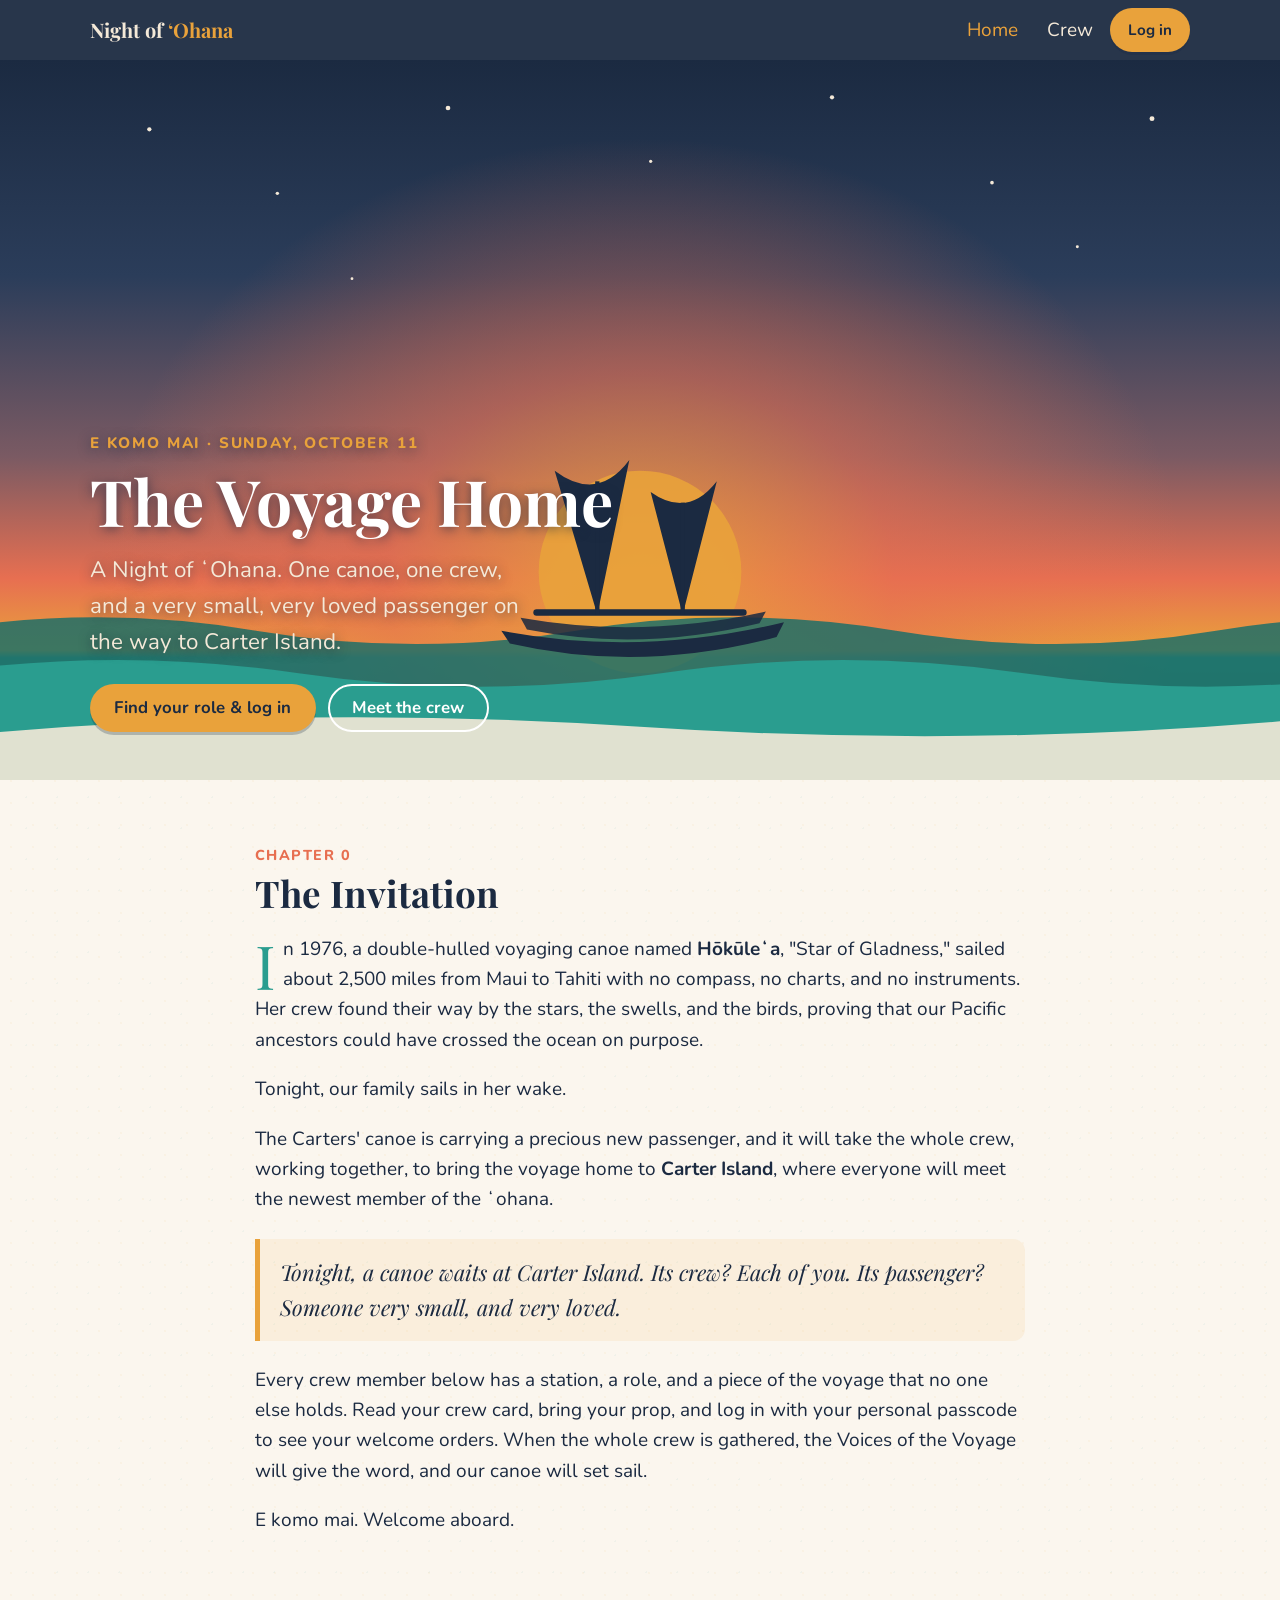
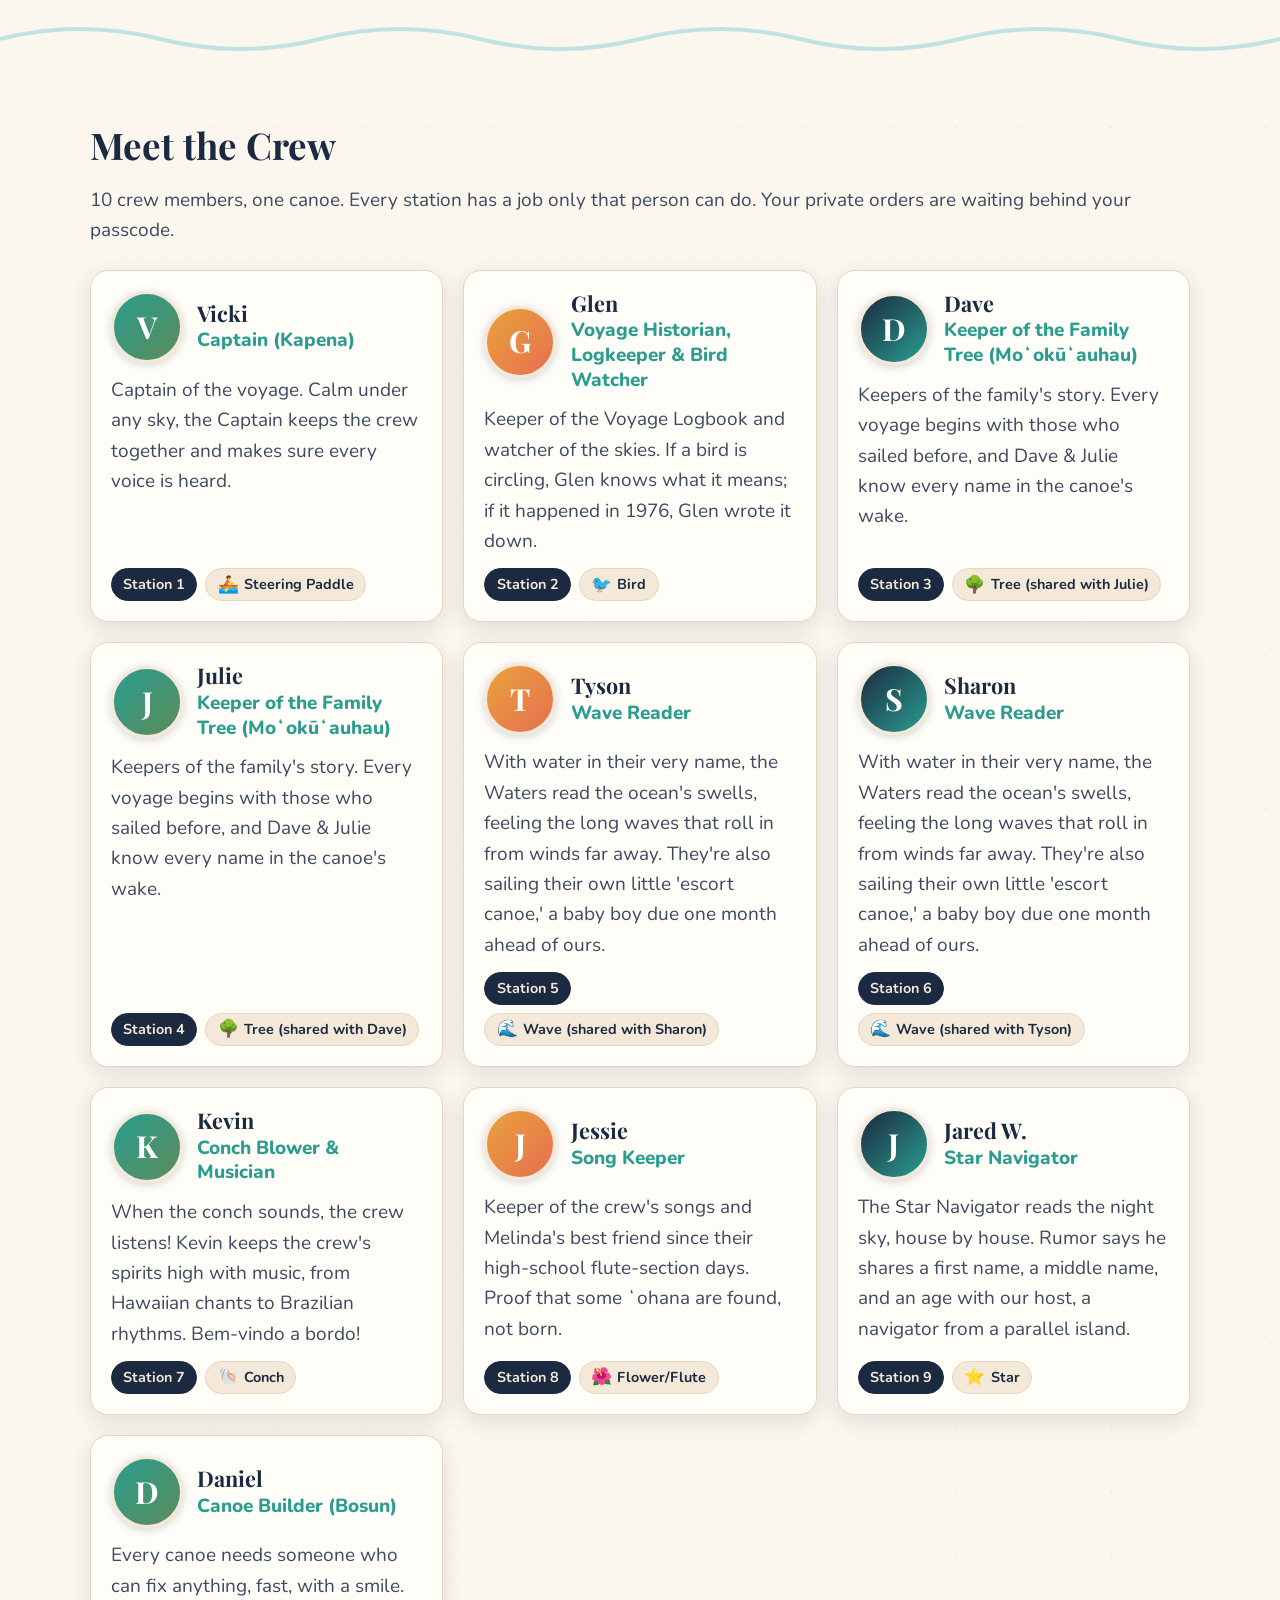
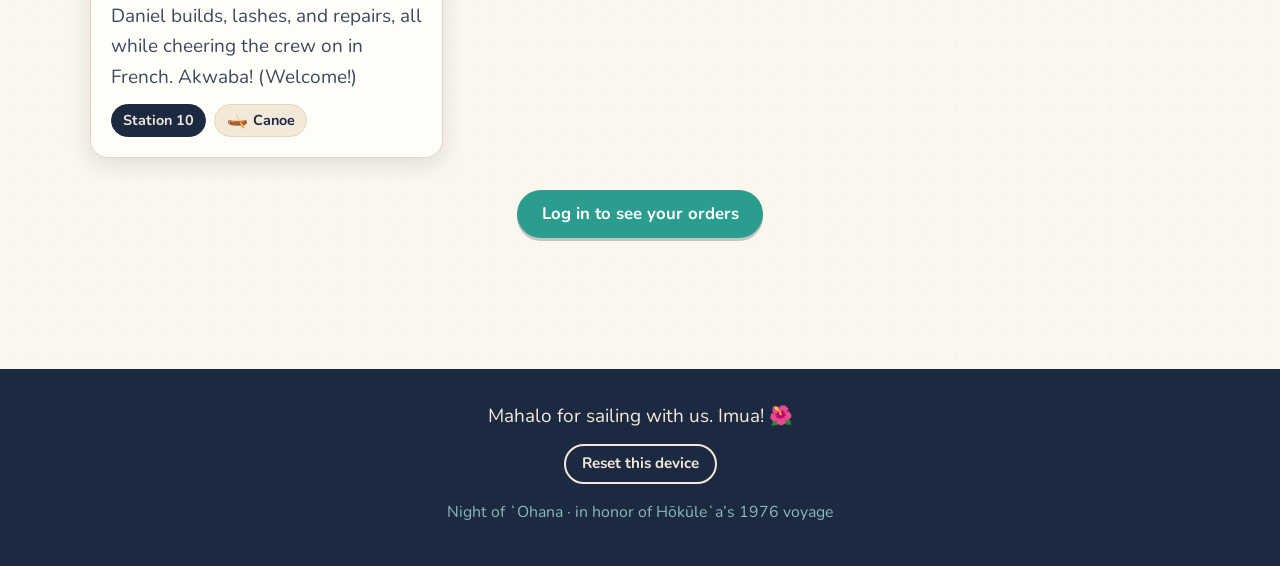
==== index.html @ 19e13f7f "Deploy 2026-10-04T14:08:47Z" ====
<!doctype html>
<html lang="en">
<head>
  <meta charset="utf-8">
  <meta name="viewport" content="width=device-width, initial-scale=1, viewport-fit=cover">
  <title>The Voyage Home · Night of ʻOhana</title>
  <meta name="description" content="A Night of ʻOhana: the crew sails in Hōkūleʻa's wake to Carter Island.">
  <meta name="robots" content="noindex, nofollow">
  <meta name="theme-color" content="#1B2A41">
  <link rel="icon" href="data:image/svg+xml,%3Csvg xmlns='http://www.w3.org/2000/svg' viewBox='0 0 100 100'%3E%3Ctext y='.9em' font-size='90'%3E%F0%9F%8C%BA%3C/text%3E%3C/svg%3E">
  <link rel="preconnect" href="https://fonts.googleapis.com">
  <link rel="preconnect" href="https://fonts.gstatic.com" crossorigin>
  <link rel="stylesheet" href="https://fonts.googleapis.com/css2?family=Nunito:wght@400;700;800&family=Playfair+Display:ital,wght@0,600;0,700;1,600&display=swap">
  <link rel="stylesheet" href="css/style.css">
  <script type="module" src="js/index.js"></script>
</head>
<body>
  <a class="sr-only" href="#intro">Skip to the story</a>

  <header class="site-header">
    <div class="container">
      <a class="brand" href="./">Night of <span>ʻOhana</span></a>
      <nav class="site-nav" aria-label="Main">
        <a href="./" aria-current="page">Home</a>
        <a href="#crew">Crew</a>
        <a id="login-link" class="btn btn-small" href="me.html">Log in</a>
      </nav>
    </div>
  </header>

  <main>
    <section class="hero" id="hero" aria-labelledby="hero-title">
      <!-- Placeholder art until the watercolor hero (assets/img/ch00.webp) exists. -->
      <svg class="hero-art" viewBox="0 0 1200 700" preserveAspectRatio="xMidYMax slice" aria-hidden="true">
        <g fill="#F4E9D8">
          <circle cx="140" cy="90" r="2"/><circle cx="260" cy="150" r="1.6"/><circle cx="420" cy="70" r="2.2"/>
          <circle cx="610" cy="120" r="1.5"/><circle cx="780" cy="60" r="2"/><circle cx="930" cy="140" r="1.7"/>
          <circle cx="1080" cy="80" r="2.3"/><circle cx="1010" cy="200" r="1.4"/><circle cx="330" cy="230" r="1.3"/>
        </g>
        <circle cx="600" cy="505" r="95" fill="#E9A23B" opacity="0.9"/>
        <g class="swell s2" fill="#1f6f68" opacity="0.85">
          <path d="M-60 560 Q 90 535 240 560 T 540 560 T 840 560 T 1140 560 T 1440 560 V 700 H -60 Z"/>
        </g>
        <g class="canoe" fill="#1B2A41">
          <!-- double-hulled canoe with two crab-claw sails -->
          <path d="M470 560 Q 600 585 735 552 L 728 566 Q 600 600 478 572 Z"/>
          <path d="M488 548 Q 600 568 718 542 L 712 553 Q 600 580 494 559 Z" opacity="0.85"/>
          <rect x="500" y="540" width="200" height="6" rx="3"/>
          <path d="M560 545 L 520 410 Q 560 440 590 400 Z"/>
          <path d="M640 545 L 610 430 Q 645 455 672 420 Z"/>
          <rect x="558" y="420" width="4" height="125"/>
          <rect x="638" y="440" width="4" height="105"/>
        </g>
        <g class="swell" fill="#2A9D8F">
          <path d="M-60 600 Q 110 575 280 600 T 620 600 T 960 600 T 1300 600 T 1640 600 V 700 H -60 Z"/>
        </g>
        <path d="M0 655 Q 300 630 600 650 T 1200 645 V 700 H 0 Z" fill="#F4E9D8" opacity="0.9"/>
      </svg>

      <div class="container hero-content">
        <p class="eyebrow">E komo mai · Sunday, October 11</p>
        <h1 id="hero-title">The Voyage Home</h1>
        <p class="lede">A Night of ʻOhana. One canoe, one crew, and a very small, very loved passenger on the way to Carter Island.</p>
        <div class="hero-actions">
          <a class="btn" href="me.html">Find your role &amp; log in</a>
          <a class="btn btn-ghost" href="#crew">Meet the crew</a>
        </div>
      </div>
    </section>

    <section id="intro" class="section" aria-labelledby="intro-title">
      <div class="container prose">
        <p class="chapter-label">Chapter 0</p>
        <h2 id="intro-title">The Invitation</h2>
        <div id="intro-body" class="story">
          <p>In 1976, a double-hulled canoe named <strong>Hōkūleʻa</strong> (“Star of Gladness”) sailed 2,500 miles from Maui to Tahiti with no compass, no charts, and no instruments, proving that ancestors could have crossed the Pacific on purpose, guided by stars, swells, and birds.</p>
          <p>Tonight the family sails in her wake. The Carters’ canoe carries a precious new passenger, and only the whole crew working together can bring the voyage home to <strong>Carter Island</strong>, where everyone will meet the newest member of the ʻohana.</p>
          <blockquote><p>Tonight, a canoe waits at Carter Island. Its crew? Each of you. Its passenger? Someone very small, and very loved.</p></blockquote>
        </div>
      </div>
    </section>

    <div class="wave-divider" aria-hidden="true">
      <svg viewBox="0 0 1200 40" preserveAspectRatio="none"><path d="M0 20 Q 75 0 150 20 T 300 20 T 450 20 T 600 20 T 750 20 T 900 20 T 1050 20 T 1200 20" fill="none" stroke="currentColor" stroke-width="4"/></svg>
    </div>

    <section id="crew" class="section" aria-labelledby="crew-title">
      <div class="container">
        <h2 id="crew-title">Meet the Crew</h2>
        <p class="muted"><span id="crew-count">10</span> crew members, one canoe. Every station has a job only that person can do. Your private orders are waiting behind your passcode.</p>
        <div id="crew-grid" class="crew-grid" aria-live="polite">
          <p class="muted">Gathering the crew…</p>
        </div>
        <noscript><p class="msg-error">Please turn on JavaScript to see the crew.</p></noscript>
        <p class="center" style="margin-top:2rem"><a class="btn btn-teal" href="me.html">Log in to see your orders</a></p>
      </div>
    </section>
  </main>

  <footer class="site-footer">
    <div class="container">
      <p>Mahalo for sailing with us. Imua! 🌺</p>
      <p><button id="reset-btn" class="btn btn-ghost btn-small" type="button">Reset this device</button></p>
      <small>Night of ʻOhana · in honor of Hōkūleʻa’s 1976 voyage</small>
    </div>
  </footer>
</body>
</html>
---- css/style.css ----
/* Night of ʻOhana — base styles shared by all pages.
   Palette & type: planning/08_STYLE_GUIDE.md §Visual Style. Gender-neutral palette only. */

/* Nunito's ʻokina (U+02BB) has wide spacing ("Hōkūle ʻ a"); borrow a tighter glyph from a local font. */
@font-face {
  font-family: "Okina";
  src: local("Segoe UI"), local("Roboto"), local("Helvetica Neue"), local("Arial");
  unicode-range: U+02BB, U+02BC;
}

:root {
  --night: #1B2A41;
  --teal: #2A9D8F;
  --foam: #A8DADC;
  --sand: #F4E9D8;
  --gold: #E9A23B;
  --coral: #E76F51;
  --palm: #5B8C5A;

  --ink: var(--night);
  --ink-soft: #3d4b60;
  --paper: #FBF6EE;
  --card: #FFFDF8;
  --line: #e4d6bf;

  --font-head: "Playfair Display", "Lora", Georgia, "Times New Roman", serif;
  --font-body: "Okina", "Nunito", "Segoe UI", system-ui, -apple-system, Roboto, Arial, sans-serif;

  --radius: 18px;
  --shadow: 0 6px 22px rgba(27, 42, 65, 0.12);
  --tap: 48px;
  --wrap: 1100px;
}

*, *::before, *::after { box-sizing: border-box; }

html { -webkit-text-size-adjust: 100%; scroll-behavior: smooth; }

body {
  margin: 0;
  font-family: var(--font-body);
  font-size: 18px;
  line-height: 1.6;
  color: var(--ink);
  background: var(--paper);
  /* faint paper texture */
  background-image:
    radial-gradient(rgba(233, 162, 59, 0.06) 1px, transparent 1px),
    radial-gradient(rgba(42, 157, 143, 0.05) 1px, transparent 1px);
  background-size: 22px 22px, 31px 31px;
  background-position: 0 0, 11px 7px;
}

img, svg { max-width: 100%; display: block; }

h1, h2, h3 {
  font-family: var(--font-head);
  line-height: 1.2;
  margin: 0 0 0.5em;
  color: var(--night);
}
h1 { font-size: clamp(2.2rem, 7vw, 4rem); }
h2 { font-size: clamp(1.6rem, 4.5vw, 2.3rem); }
h3 { font-size: 1.3rem; }

p { margin: 0 0 1em; }

a { color: #1f7a6f; text-underline-offset: 3px; }
a:hover { color: var(--coral); }

:focus-visible { outline: 3px solid var(--gold); outline-offset: 3px; border-radius: 6px; }

.container { width: min(100% - 2rem, var(--wrap)); margin-inline: auto; }
.section { padding: 3rem 0; }
.muted { color: var(--ink-soft); }
.center { text-align: center; }
.hidden { display: none !important; }
.sr-only {
  position: absolute; width: 1px; height: 1px; padding: 0; margin: -1px;
  overflow: hidden; clip: rect(0, 0, 0, 0); white-space: nowrap; border: 0;
}
a.sr-only:focus {
  position: fixed; top: 0.5rem; left: 0.5rem; z-index: 50;
  width: auto; height: auto; margin: 0; padding: 0.6rem 1rem; clip: auto;
  background: var(--gold); color: var(--night); border-radius: 999px;
}

/* ---------- header ---------- */
.site-header {
  position: sticky; top: 0; z-index: 20;
  background: rgba(27, 42, 65, 0.94);
  color: var(--sand);
  backdrop-filter: blur(6px);
  -webkit-backdrop-filter: blur(6px);
}
.site-header .container {
  display: flex; align-items: center; justify-content: space-between;
  gap: 0.75rem; min-height: 60px; flex-wrap: wrap;
}
.brand {
  font-family: var(--font-head); font-size: 1.25rem; font-weight: 700;
  color: var(--sand); text-decoration: none; white-space: nowrap;
}
.brand span { color: var(--gold); }
.site-nav { display: flex; align-items: center; gap: 0.25rem; flex-wrap: wrap; }
.site-nav a {
  color: var(--sand); text-decoration: none; padding: 0.55rem 0.8rem;
  border-radius: 999px; min-height: 44px; display: inline-flex; align-items: center;
}
.site-nav a:hover { background: rgba(255, 255, 255, 0.1); color: #fff; }
.site-nav a[aria-current="page"] { color: var(--gold); }

/* ---------- buttons & forms ---------- */
.btn {
  display: inline-flex; align-items: center; justify-content: center; gap: 0.5em;
  min-height: var(--tap); padding: 0.7rem 1.4rem;
  font: 700 1.05rem/1.2 var(--font-body);
  color: var(--night); background: var(--gold);
  border: 2px solid transparent; border-radius: 999px;
  text-decoration: none; cursor: pointer;
  box-shadow: 0 3px 0 rgba(27, 42, 65, 0.25);
  transition: transform 0.15s ease, background 0.15s ease;
}
.btn:hover { background: #f0b555; color: var(--night); transform: translateY(-1px); }
.btn:active { transform: translateY(1px); box-shadow: none; }
.btn-teal { background: var(--teal); color: #fff; }
.btn-teal:hover { background: #33b1a2; color: #fff; }
.btn-ghost { background: transparent; color: inherit; border-color: currentColor; box-shadow: none; }
.btn-ghost:hover { background: rgba(255, 255, 255, 0.12); color: inherit; }
.btn-small { min-height: 40px; padding: 0.4rem 1rem; font-size: 0.95rem; }
.site-nav .btn { color: var(--night); padding: 0.4rem 1rem; }
.site-nav .btn:hover { color: var(--night); }
.site-nav .btn[aria-current="page"] { color: var(--night); box-shadow: 0 0 0 2px var(--sand); }

input[type="text"], input[type="password"], select {
  width: 100%; min-height: var(--tap);
  padding: 0.7rem 0.9rem; font: inherit; color: var(--ink);
  background: #fff; border: 2px solid var(--line); border-radius: 12px;
}
input:focus, select:focus { border-color: var(--teal); outline: none; box-shadow: 0 0 0 3px rgba(42, 157, 143, 0.25); }
label { font-weight: 700; display: block; margin-bottom: 0.3rem; }

.msg-error { color: #a8402a; font-weight: 700; }
.msg-ok { color: #2e6b2d; font-weight: 700; }

/* ---------- cards ---------- */
.card {
  background: var(--card);
  border: 1px solid var(--line);
  border-radius: var(--radius);
  box-shadow: var(--shadow);
  padding: 1.25rem;
}
.badge {
  display: inline-block; padding: 0.15rem 0.6rem; border-radius: 999px;
  font-size: 0.8rem; font-weight: 800; letter-spacing: 0.04em; text-transform: uppercase;
  background: var(--foam); color: var(--night);
}
.badge-new { background: var(--coral); color: #fff; }

/* ---------- hero ---------- */
.hero {
  position: relative; overflow: hidden;
  min-height: min(88vh, 720px);
  display: flex; align-items: flex-end;
  color: var(--sand);
  background:
    radial-gradient(ellipse at 50% 72%, rgba(233, 162, 59, 0.85) 0%, rgba(231, 111, 81, 0.55) 28%, transparent 60%),
    linear-gradient(180deg, #1B2A41 0%, #2b3d5a 30%, #7a5a63 55%, #E76F51 72%, #E9A23B 82%, #2A9D8F 83%, #1f6f68 100%);
  background-size: cover; background-position: center;
}
.hero.has-image { background-image: linear-gradient(180deg, rgba(27, 42, 65, 0.15) 0%, rgba(27, 42, 65, 0.75) 100%), var(--hero-img); }
.hero.has-image .hero-art { display: none; }
.hero-art { position: absolute; inset: 0; width: 100%; height: 100%; pointer-events: none; }
.hero-art .swell { animation: swell 7s ease-in-out infinite alternate; }
.hero-art .swell.s2 { animation-duration: 9s; animation-delay: -3s; }
.hero-art .canoe { animation: bob 5s ease-in-out infinite; transform-origin: 50% 50%; }
@keyframes swell { from { transform: translateX(-30px); } to { transform: translateX(30px); } }
@keyframes bob { 0%, 100% { transform: translateY(0) rotate(-0.6deg); } 50% { transform: translateY(6px) rotate(0.6deg); } }

.hero-content {
  position: relative; z-index: 1;
  padding: 6rem 0 3rem;
  text-shadow: 0 2px 12px rgba(27, 42, 65, 0.7);
}
.hero h1 { color: #fff; margin-bottom: 0.2em; }
.hero .eyebrow {
  font-weight: 800; letter-spacing: 0.12em; text-transform: uppercase;
  color: var(--gold); font-size: 0.95rem; margin-bottom: 0.5rem;
}
.hero .lede { font-size: clamp(1.1rem, 3vw, 1.4rem); max-width: 34ch; }
.hero-actions { display: flex; gap: 0.75rem; flex-wrap: wrap; margin-top: 1.5rem; text-shadow: none; }
.hero-actions .btn-ghost { color: #fff; }

/* ---------- prose (chapter text) ---------- */
.prose { max-width: 70ch; }
.story > p:first-child::first-letter {
  font-family: var(--font-head); font-size: 3.2em; float: left;
  line-height: 0.9; padding: 0.08em 0.12em 0 0; color: var(--teal);
}
.prose blockquote {
  margin: 1.5rem 0; padding: 1rem 1.25rem;
  border-left: 5px solid var(--gold);
  background: rgba(233, 162, 59, 0.1);
  border-radius: 0 12px 12px 0;
  font-family: var(--font-head); font-style: italic; font-size: 1.15em;
}
.prose blockquote p:last-child { margin-bottom: 0; }
.chapter-label {
  font-weight: 800; letter-spacing: 0.1em; text-transform: uppercase;
  color: var(--coral); font-size: 0.9rem; margin-bottom: 0.25rem;
}

/* ---------- wave divider ---------- */
.wave-divider { height: 40px; color: var(--foam); opacity: 0.7; }
.wave-divider svg { width: 100%; height: 100%; }

/* ---------- crew grid ---------- */
.crew-grid {
  display: grid; gap: 1.25rem;
  grid-template-columns: repeat(auto-fill, minmax(min(100%, 280px), 1fr));
  margin-top: 1.5rem;
}
.crew-card { display: flex; flex-direction: column; gap: 0.75rem; position: relative; }
.crew-top { display: flex; align-items: center; gap: 0.9rem; }
.avatar {
  position: relative; flex: none;
  width: 72px; height: 72px; border-radius: 50%;
  display: grid; place-items: center;
  font-family: var(--font-head); font-size: 1.9rem; font-weight: 700; color: #fff;
  background: linear-gradient(135deg, var(--teal), var(--palm));
  border: 3px solid var(--sand); box-shadow: 0 2px 8px rgba(27, 42, 65, 0.2);
  overflow: hidden;
}
.avatar img { position: absolute; inset: 0; width: 100%; height: 100%; object-fit: cover; }
.crew-card:nth-child(3n+2) .avatar { background: linear-gradient(135deg, var(--gold), var(--coral)); }
.crew-card:nth-child(3n) .avatar { background: linear-gradient(135deg, var(--night), var(--teal)); }
.crew-name { font-size: 1.35rem; margin: 0; }
.crew-role { margin: 0.1rem 0 0; color: var(--teal); font-weight: 800; line-height: 1.3; }
.crew-text { margin: 0; color: var(--ink-soft); }
.crew-meta { display: flex; gap: 0.5rem; flex-wrap: wrap; margin-top: auto; }
.chip {
  display: inline-flex; align-items: center; gap: 0.35rem;
  padding: 0.25rem 0.7rem; border-radius: 999px;
  background: var(--sand); border: 1px solid var(--line);
  font-size: 0.9rem; font-weight: 700;
}
.chip img { width: 20px; height: 20px; }
.chip .ico { font-size: 1.05rem; line-height: 1; }
.chip-station { background: var(--night); color: var(--sand); border-color: var(--night); }

.crew-card.special {
  border: 2px solid var(--gold);
  background: linear-gradient(160deg, #fffaf0 0%, #fdf0d9 100%);
  animation: arrive 0.8s ease-out both;
}
.crew-card.special .avatar { background: linear-gradient(135deg, var(--gold), var(--night)); }
@keyframes arrive { from { opacity: 0; transform: translateY(14px) scale(0.97); } to { opacity: 1; transform: none; } }

/* ---------- me.html (login + orders) ---------- */
.narrow { max-width: 720px; }
.small { font-size: 0.92rem; }
.btn-block { width: 100%; }
.btn:disabled { opacity: 0.7; cursor: progress; transform: none; }
.login-card { display: flex; flex-direction: column; gap: 1.25rem; margin-top: 1.25rem; }
.name-picker { border: 0; margin: 0; padding: 0; min-width: 0; }
.name-picker legend { font-weight: 700; padding: 0; margin-bottom: 0.5rem; }
.name-grid {
  display: grid; gap: 0.6rem;
  grid-template-columns: repeat(auto-fill, minmax(min(100%, 150px), 1fr));
}
.name-tile {
  display: flex; flex-direction: column; align-items: flex-start; gap: 0.15rem;
  min-height: 64px; padding: 0.7rem 0.9rem; text-align: left;
  font: inherit; color: var(--ink); cursor: pointer;
  background: #fff; border: 2px solid var(--line); border-radius: 14px;
  transition: border-color 0.15s ease, background 0.15s ease;
}
.name-tile:hover { border-color: var(--teal); }
.name-tile[aria-checked="true"] {
  border-color: var(--teal); background: rgba(42, 157, 143, 0.12);
  box-shadow: 0 0 0 3px rgba(42, 157, 143, 0.25);
}
.name-tile[aria-checked="true"] .name-tile-name::after { content: " ✓"; color: var(--teal); }
.name-tile-name { font-weight: 800; font-size: 1.15rem; line-height: 1.2; }
.name-tile-role { font-size: 0.82rem; color: var(--ink-soft); line-height: 1.3; }
.field .small { margin: 0.35rem 0 0; }
#login-msg:empty { display: none; }
#login-msg { margin: 0; }

.role-card { margin: 1rem 0 1.25rem; }
.role-card .crew-card { border: 2px solid var(--teal); }
.crew-prop { margin: 0; }
.teaser { margin-bottom: 2rem; }
.teaser > :last-child, .order-body > :last-child { margin-bottom: 0; }
.orders h2 { margin-top: 0.5rem; }
#orders { display: flex; flex-direction: column; gap: 1rem; }
.order-card { max-width: none; border-left: 6px solid var(--gold); }
.order-card .badge { vertical-align: middle; margin-left: 0.35rem; }
.orders-empty p:last-child { margin-bottom: 0; }
.switch-row { margin-top: 2rem; }

/* ---------- footer ---------- */
.site-footer {
  margin-top: 3rem; padding: 2rem 0 2.5rem;
  background: var(--night); color: var(--sand);
  text-align: center;
}
.site-footer p { margin: 0 0 0.75rem; }
.site-footer .btn-ghost { color: var(--sand); }
.site-footer small { color: var(--foam); opacity: 0.8; }

/* ---------- motion & print ---------- */
@media (prefers-reduced-motion: reduce) {
  *, *::before, *::after { animation: none !important; transition: none !important; scroll-behavior: auto !important; }
}
@media (min-width: 900px) {
  body { font-size: 19px; }
  .section { padding: 4rem 0; }
}
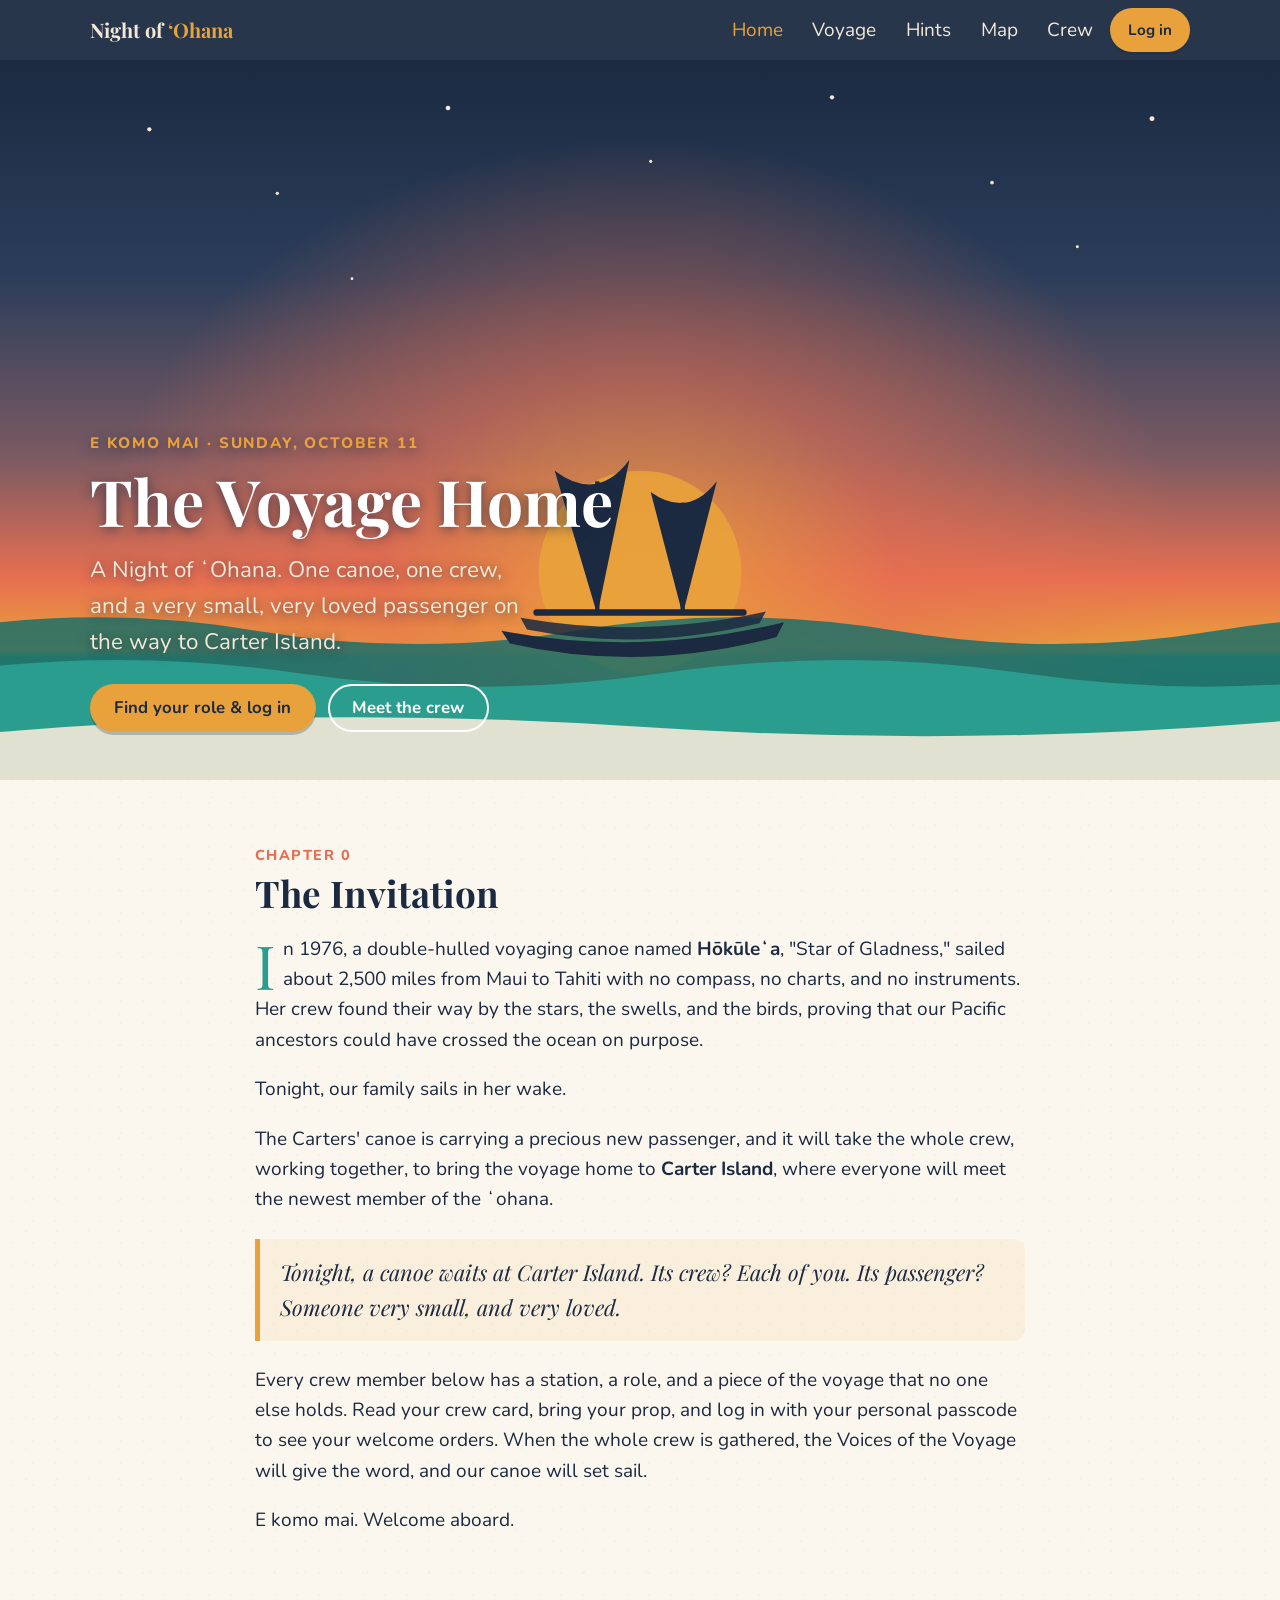
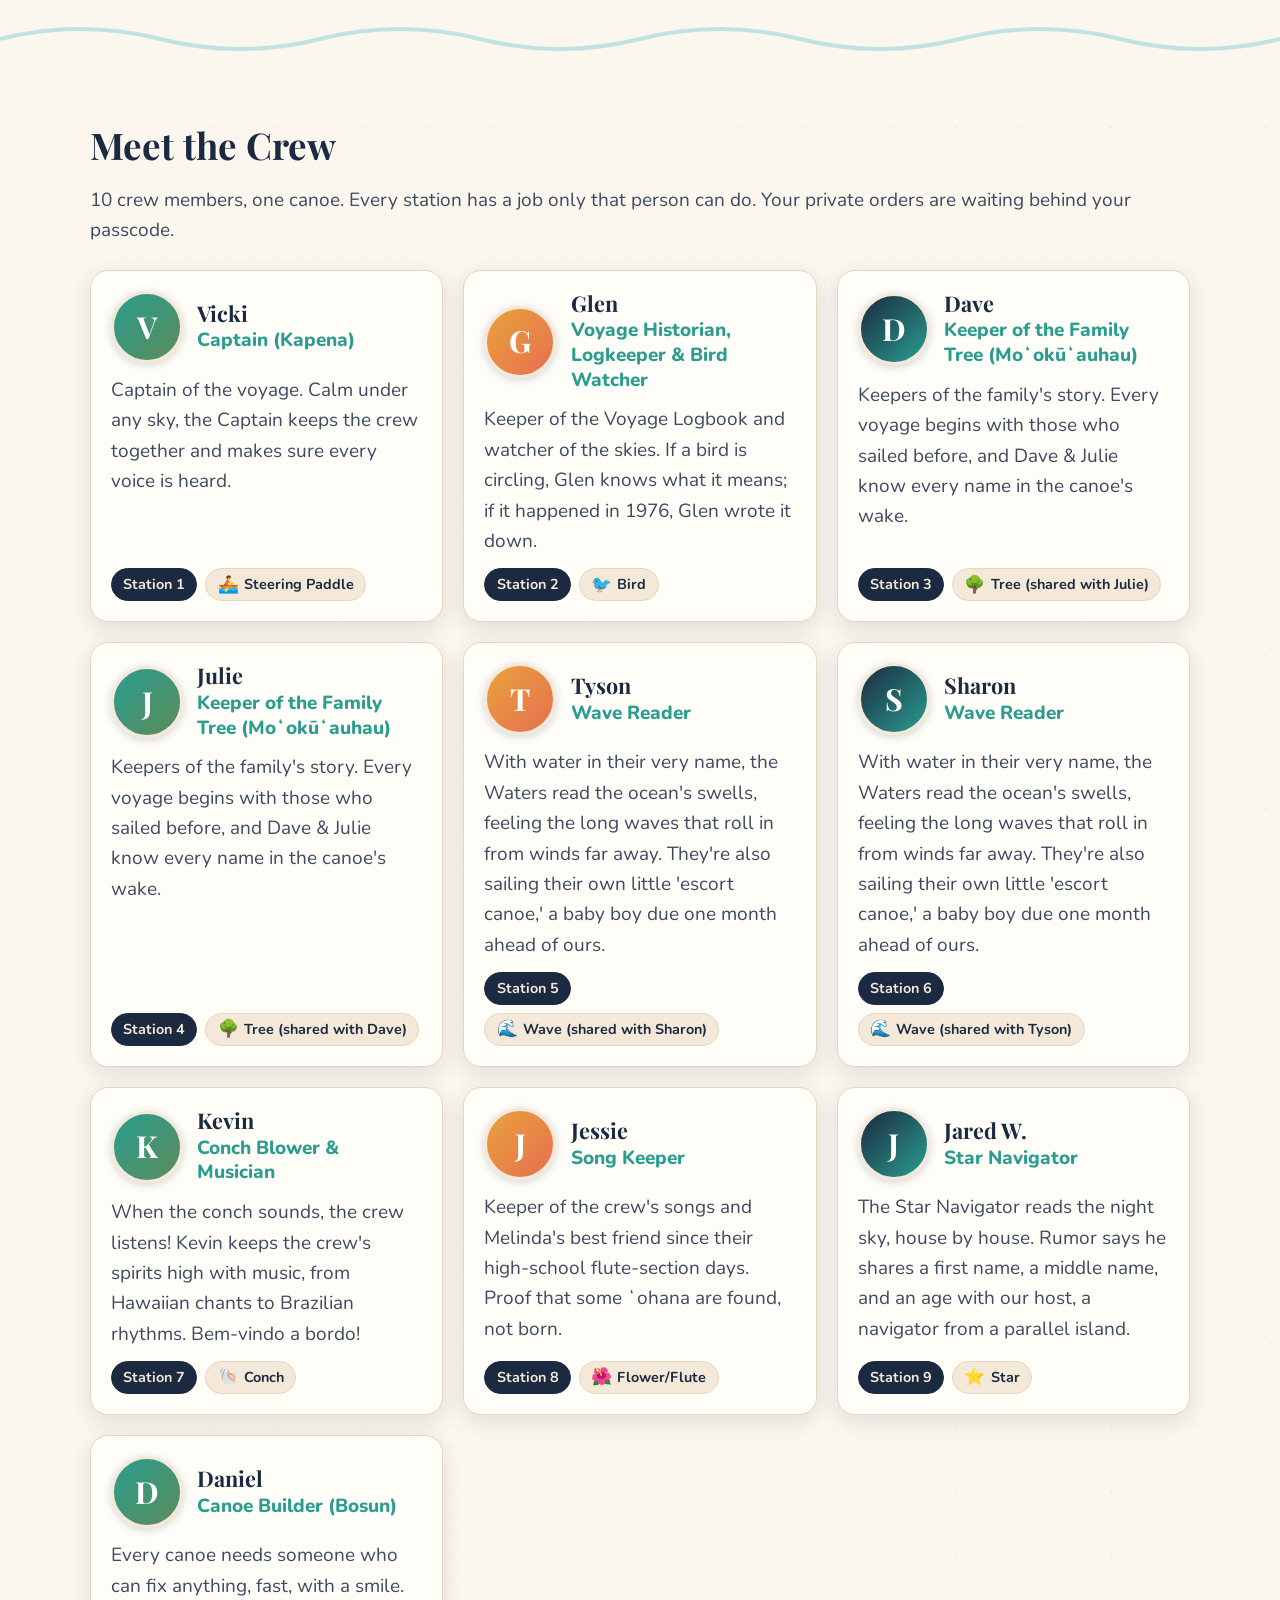
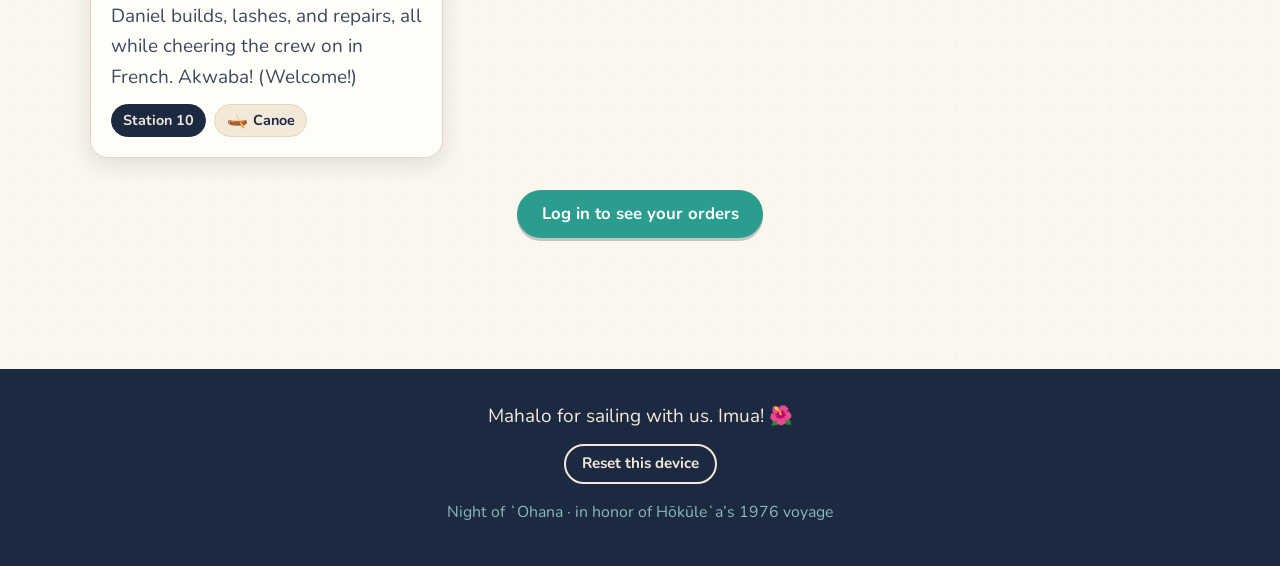
==== commit 8aea0770: "Deploy 2026-10-04T15:45:15Z" ====
--- a/index.html
+++ b/index.html
@@ -22,6 +22,9 @@
       <a class="brand" href="./">Night of <span>ʻOhana</span></a>
       <nav class="site-nav" aria-label="Main">
         <a href="./" aria-current="page">Home</a>
+        <a href="voyage.html">Voyage</a>
+        <a href="hints.html">Hints</a>
+        <a href="map.html">Map</a>
         <a href="#crew">Crew</a>
         <a id="login-link" class="btn btn-small" href="me.html">Log in</a>
       </nav>
--- a/css/style.css
+++ b/css/style.css
@@ -109,6 +109,11 @@
 }
 .site-nav a:hover { background: rgba(255, 255, 255, 0.1); color: #fff; }
 .site-nav a[aria-current="page"] { color: var(--gold); }
+@media (max-width: 480px) {
+  .site-nav { gap: 0; }
+  .site-nav a { padding: 0.45rem 0.45rem; font-size: 0.88rem; }
+  .site-nav a.btn { margin-left: 0.2rem; padding: 0.35rem 0.65rem; font-size: 0.85rem; }
+}
 
 /* ---------- buttons & forms ---------- */
 .btn {
@@ -295,10 +300,982 @@
 .teaser > :last-child, .order-body > :last-child { margin-bottom: 0; }
 .orders h2 { margin-top: 0.5rem; }
 #orders { display: flex; flex-direction: column; gap: 1rem; }
-.order-card { max-width: none; border-left: 6px solid var(--gold); }
+.order-card { max-width: none; border-left: 6px solid var(--gold); scroll-margin-top: 80px; }
 .order-card .badge { vertical-align: middle; margin-left: 0.35rem; }
 .orders-empty p:last-child { margin-bottom: 0; }
 .switch-row { margin-top: 2rem; }
+
+/* ---------- voyage.html (code box + chapters) ---------- */
+.code-card { margin: 1.25rem 0 1rem; border: 2px solid var(--teal); }
+.code-row { display: flex; gap: 0.6rem; flex-wrap: wrap; }
+.code-row input {
+  flex: 999 1 200px; min-height: 56px;
+  font-size: 1.25rem; font-weight: 800; letter-spacing: 0.06em;
+}
+.code-row .btn { flex: 1 0 120px; min-height: 56px; }
+.code-card .small { margin: 0.5rem 0 0; }
+.code-msg { margin: 0.6rem 0 0; }
+.code-msg:empty { display: none; }
+.shake { animation: shake 0.4s ease; }
+@keyframes shake {
+  0%, 100% { transform: none; }
+  20%, 60% { transform: translateX(-6px); }
+  40%, 80% { transform: translateX(6px); }
+}
+.progress { margin: 0 0 1rem; font-weight: 700; }
+.progress:empty { display: none; }
+
+.chapter-list { display: flex; flex-direction: column; gap: 0.75rem; }
+.chapter-list > * { scroll-margin-top: 80px; }
+.voyage-empty p:last-child { margin-bottom: 0; }
+
+.chapter-card { padding: 0; overflow: hidden; border-left: 6px solid var(--teal); }
+.chapter-card > summary {
+  list-style: none; cursor: pointer;
+  display: flex; flex-direction: column; gap: 0.1rem;
+  padding: 1rem 3rem 1rem 1.25rem; position: relative; min-height: var(--tap);
+}
+.chapter-card > summary::-webkit-details-marker { display: none; }
+.chapter-card > summary::after {
+  content: "▾"; position: absolute; right: 1.1rem; top: 50%;
+  transform: translateY(-50%); font-size: 1.4rem; color: var(--teal);
+  transition: transform 0.2s ease;
+}
+.chapter-card[open] > summary::after { transform: translateY(-50%) rotate(180deg); }
+.chapter-card .chapter-label { margin: 0; }
+.chapter-card .chapter-label .badge { vertical-align: middle; margin-left: 0.35rem; }
+.chapter-title { font-family: var(--font-head); font-size: 1.4rem; font-weight: 700; line-height: 1.25; }
+.chapter-body { padding: 0 1.25rem 1.25rem; }
+.chapter-art { margin: 0 -1.25rem 1rem; }
+.chapter-art img { width: 100%; max-height: 360px; object-fit: cover; }
+.chapter-body .story { max-width: none; }
+.short-toggle { color: var(--teal); margin-bottom: 1rem; }
+.short-toggle:hover { background: rgba(42, 157, 143, 0.08); color: var(--teal); }
+.chapter-crew { margin: 0.5rem 0 1rem; }
+.on-deck {
+  max-width: none; margin: 0.5rem 0 1rem; padding: 1rem 1.1rem;
+  background: rgba(168, 218, 220, 0.25); border: 1px dashed var(--teal); border-radius: 12px;
+}
+.on-deck > :first-child { margin-top: 0; }
+.on-deck > :last-child { margin-bottom: 0; }
+.on-deck ul { margin: 0.5rem 0 0; padding-left: 1.2rem; }
+.on-deck li + li { margin-top: 0.35rem; }
+.orders-row { margin: 0; }
+.orders-link { font-weight: 800; display: inline-flex; align-items: center; gap: 0.4rem; min-height: 44px; }
+
+.chapter-locked {
+  display: flex; align-items: center; gap: 0.7rem;
+  padding: 0.75rem 1rem; border-radius: 14px;
+  border: 2px dashed var(--line); color: var(--ink-soft);
+}
+.chapter-locked .lock { font-size: 1.3rem; }
+.chapter-locked.is-next { border-color: var(--gold); background: rgba(233, 162, 59, 0.1); color: var(--ink); }
+.hint-link { margin: 0.25rem 0 0; }
+
+/* ---------- hints.html ---------- */
+.hint-list { display: flex; flex-direction: column; gap: 0.9rem; margin-top: 1.5rem; }
+.hint-list > * { scroll-margin-top: 80px; }
+.hint-section-title { font-size: 1.35rem; margin: 0.75rem 0 0; }
+.hint-card { border-left: 6px solid var(--gold); }
+.hint-head { display: flex; flex-direction: column; gap: 0.1rem; margin: 0 0 0.75rem; font-family: var(--font-body); }
+.hint-head .chapter-label, .hint-card summary .chapter-label { margin: 0; }
+.hint-title { font-family: var(--font-head); font-size: 1.4rem; font-weight: 700; line-height: 1.25; color: var(--night); }
+.badge-solved { background: var(--palm); color: #fff; vertical-align: middle; margin-left: 0.35rem; }
+
+.hint-card.is-solved { padding: 0; border-left-color: var(--palm); }
+.hint-card.is-solved > summary {
+  list-style: none; cursor: pointer;
+  display: flex; flex-direction: column; gap: 0.1rem;
+  padding: 1rem 3rem 1rem 1.25rem; position: relative; min-height: var(--tap);
+}
+.hint-card.is-solved > summary::-webkit-details-marker { display: none; }
+.hint-card.is-solved > summary::after {
+  content: "▾"; position: absolute; right: 1.1rem; top: 50%;
+  transform: translateY(-50%); font-size: 1.4rem; color: var(--palm);
+  transition: transform 0.2s ease;
+}
+.hint-card.is-solved[open] > summary::after { transform: translateY(-50%) rotate(180deg); }
+.hint-card.is-solved .hint-body { padding: 0 1.25rem 1.25rem; }
+
+.tier-list { list-style: none; margin: 0; padding: 0; display: flex; flex-direction: column; gap: 0.6rem; }
+.tier { margin: 0; }
+.tier-btn { width: 100%; justify-content: flex-start; text-align: left; flex-wrap: wrap; }
+.tier-sub { font-weight: 400; }
+.tier-label {
+  margin: 0 0 0.3rem; font-weight: 800; font-size: 0.85rem;
+  letter-spacing: 0.06em; text-transform: uppercase; color: var(--teal);
+}
+.tier.is-open, .tier.is-confirm { padding: 0.85rem 1rem; border-radius: 12px; }
+.tier.is-open { background: rgba(168, 218, 220, 0.25); border: 1px solid rgba(42, 157, 143, 0.35); }
+.tier.just-opened { animation: arrive 0.4s ease-out both; }
+.tier.is-confirm { background: rgba(233, 162, 59, 0.12); border: 2px solid var(--gold); }
+.tier-text { max-width: none; }
+.tier-text:focus { outline: none; }
+.tier-text > :last-child, .tier-ask:last-child { margin-bottom: 0; }
+.tier-ask { margin: 0 0 0.75rem; }
+.tier-actions { display: flex; gap: 0.6rem; flex-wrap: wrap; }
+.tier-actions .btn { flex: 1 1 160px; }
+.not-yet { color: var(--ink); }
+.not-yet:hover { background: rgba(27, 42, 65, 0.06); color: var(--ink); }
+.tier.is-locked {
+  display: flex; align-items: center; gap: 0.5rem; flex-wrap: wrap;
+  padding: 0.65rem 1rem; border-radius: 12px; border: 2px dashed var(--line); color: var(--ink-soft);
+}
+.hint-footnote { margin-top: 2rem; }
+
+/* ---------- map.html & tv mode styles ---------- */
+.map-body { background: var(--paper); }
+.map-main { padding: 1.5rem 1rem 3.5rem; }
+.map-layout-wrap { max-width: 1540px; margin-inline: auto; width: 100%; }
+
+.map-toolbar {
+  display: flex; align-items: center; justify-content: space-between;
+  gap: 1rem; flex-wrap: wrap; margin-bottom: 1.25rem;
+}
+.map-heading { font-size: clamp(1.4rem, 2.5vw, 2.1rem); margin: 0; color: var(--night); }
+.toolbar-actions { display: flex; align-items: center; gap: 0.5rem; flex-wrap: wrap; }
+.chip-progress {
+  background: rgba(233, 162, 59, 0.2); color: var(--night);
+  border: 1.5px solid var(--gold); font-weight: 800; font-size: 0.9rem; padding: 0.35rem 0.8rem;
+}
+.audio-btn.is-playing { background: rgba(42, 157, 143, 0.2); color: var(--teal); border-color: var(--teal); }
+
+.map-tv-grid {
+  display: grid; grid-template-columns: 1.18fr 1fr; gap: 1.5rem; align-items: start;
+}
+
+.map-canvas-card {
+  background: #122336; border: 2px solid var(--line); border-radius: var(--radius);
+  padding: 0.6rem; box-shadow: var(--shadow); overflow: hidden;
+}
+.map-svg-wrap { width: 100%; border-radius: 12px; overflow: hidden; }
+.map-svg {
+  width: 100%; height: auto; max-height: calc(100vh - 180px); display: block;
+  filter: drop-shadow(0 4px 18px rgba(0, 0, 0, 0.3));
+}
+
+.waypoint { cursor: pointer; outline: none; transition: transform 0.2s ease; }
+.waypoint:hover, .waypoint:focus-visible { filter: drop-shadow(0 0 6px rgba(233, 162, 59, 0.8)); }
+.waypoint.is-unlocked .wp-ring { stroke: var(--gold); fill: #1B2A41; }
+.waypoint.is-selected .wp-ring { fill: var(--gold); stroke: var(--coral); stroke-width: 3.5px; }
+.waypoint.is-selected .wp-num { fill: var(--night); font-weight: 900; }
+.waypoint.is-locked { opacity: 0.55; cursor: not-allowed; }
+
+.canoe-marker {
+  transition: transform 1.2s cubic-bezier(0.25, 1, 0.5, 1);
+  will-change: transform; pointer-events: none;
+}
+.canoe-boat {
+  animation: canoe-bob 3.8s ease-in-out infinite; transform-origin: 0 0;
+}
+@keyframes canoe-bob {
+  0%, 100% { transform: translateY(0) rotate(0deg); }
+  50% { transform: translateY(-4px) rotate(1.2deg); }
+}
+.beacon-pulse {
+  animation: beacon-pulse 2.2s ease-out infinite; transform-origin: 0 0;
+}
+@keyframes beacon-pulse {
+  0% { transform: scale(0.7); opacity: 0.9; }
+  70% { transform: scale(1.6); opacity: 0; }
+  100% { transform: scale(1.6); opacity: 0; }
+}
+
+.narration-tv-card {
+  background: var(--card); border: 2px solid var(--line); border-radius: var(--radius);
+  padding: 1.75rem 2rem; max-height: calc(100vh - 180px); overflow-y: auto; box-shadow: var(--shadow);
+}
+.narration-header {
+  border-bottom: 2px solid rgba(228, 214, 191, 0.45); padding-bottom: 1rem; margin-bottom: 1.25rem;
+}
+.narration-meta {
+  display: flex; align-items: center; justify-content: space-between; gap: 0.75rem; flex-wrap: wrap; margin-bottom: 0.4rem;
+}
+.chapter-nav-btns { display: flex; align-items: center; gap: 0.35rem; flex-wrap: wrap; }
+.nav-arrow-btn { padding: 0.3rem 0.65rem; min-height: 36px; font-size: 0.88rem; }
+.chapter-dropdown {
+  min-height: 36px; padding: 0.25rem 0.6rem; border-radius: 999px;
+  font-weight: 700; width: auto; font-size: 0.88rem; border: 2px solid var(--line); background: #fff;
+}
+.tv-story-title {
+  font-family: var(--font-head); font-size: clamp(2rem, 3vw, 2.75rem);
+  line-height: 1.15; margin: 0.3rem 0 0; color: var(--night);
+}
+.tv-story-body { display: flex; flex-direction: column; gap: 1rem; }
+.tv-art-wrap {
+  border-radius: 14px; overflow: hidden; max-height: 260px;
+  box-shadow: 0 4px 16px rgba(0, 0, 0, 0.1); margin-bottom: 0.5rem;
+}
+.tv-art-wrap img { width: 100%; height: 100%; object-fit: cover; }
+.tv-prose { font-size: clamp(1.2rem, 1.6vw, 1.45rem); line-height: 1.75; color: var(--ink); }
+.tv-prose blockquote {
+  font-family: var(--font-head); font-style: italic; font-size: 1.25em;
+  border-left: 4px solid var(--gold); padding-left: 1.2rem; margin: 1.2rem 0; color: var(--night);
+}
+.tv-on-deck {
+  background: rgba(233, 162, 59, 0.12); border-left: 4px solid var(--gold);
+  border-radius: 12px; padding: 1rem 1.4rem; font-size: 1.1rem;
+}
+.story-toggle-row { margin-top: 0.5rem; }
+
+.code-dock {
+  position: fixed; bottom: 1.5rem; right: 1.5rem; z-index: 100;
+  width: 350px; max-width: calc(100vw - 2rem);
+  background: rgba(27, 42, 65, 0.95); color: var(--sand);
+  backdrop-filter: blur(12px); -webkit-backdrop-filter: blur(12px);
+  border: 2px solid rgba(233, 162, 59, 0.45); border-radius: 16px;
+  box-shadow: 0 12px 35px rgba(0, 0, 0, 0.45); padding: 1rem 1.25rem;
+  transition: transform 0.25s ease, opacity 0.25s ease;
+}
+.dock-header { display: flex; align-items: center; justify-content: space-between; gap: 0.5rem; }
+.dock-title-group { display: flex; align-items: center; gap: 0.4rem; font-weight: 800; font-size: 1rem; color: var(--gold); }
+.btn-dock-toggle {
+  background: transparent; border: none; color: var(--sand); font-size: 1.4rem;
+  cursor: pointer; padding: 0 0.4rem; line-height: 1;
+}
+.dock-desc { font-size: 0.9rem; color: var(--foam); margin: 0.5rem 0 0.75rem; }
+.dock-input-row { display: flex; gap: 0.5rem; margin-bottom: 0.35rem; }
+.dock-input-row input {
+  flex: 1; min-height: 42px; padding: 0.5rem 0.8rem; font-size: 1rem;
+  border-radius: 10px; border: 1.5px solid rgba(228, 214, 191, 0.4);
+}
+.dock-input-row .btn { min-height: 42px; padding: 0.5rem 1rem; font-size: 0.95rem; white-space: nowrap; }
+.dock-help { font-size: 0.78rem; color: var(--foam); opacity: 0.85; margin: 0 0 0.5rem; }
+.dock-msg { font-size: 0.9rem; font-weight: 700; margin: 0.35rem 0 0.5rem; min-height: 1.2em; }
+.dock-footer-links {
+  display: flex; justify-content: space-between; gap: 0.5rem;
+  font-size: 0.82rem; margin-top: 0.5rem; border-top: 1px solid rgba(255, 255, 255, 0.12); padding-top: 0.5rem;
+}
+.dock-link { color: var(--foam); text-decoration: none; }
+.dock-link:hover { color: var(--gold); }
+.code-dock.is-collapsed .dock-body { display: none; }
+
+.mobile-tabs { display: none; }
+
+@media (max-width: 899px) {
+  .mobile-tabs { display: flex; gap: 0.3rem; }
+  .tab-btn {
+    border-radius: 999px; padding: 0.35rem 0.75rem; font-size: 0.9rem; font-weight: 700;
+    border: 1px solid var(--line); background: transparent; cursor: pointer; color: var(--ink);
+  }
+  .tab-btn.is-active { background: var(--gold); color: var(--night); border-color: var(--gold); }
+  .map-tv-grid { grid-template-columns: 1fr; }
+  .tab-hidden { display: none !important; }
+  .map-svg { max-height: 70vh; }
+  .narration-tv-card { max-height: none; overflow: visible; }
+  .code-dock {
+    position: sticky; bottom: 1rem; margin-top: 2rem;
+    width: 100%; max-width: 100%; right: auto; left: auto;
+  }
+}
+
+body.is-fullscreen {
+  .site-header, .site-footer { display: none; }
+  .map-main { padding: 0.5rem 1rem; }
+  .map-svg { max-height: calc(100vh - 120px); }
+  .narration-tv-card { max-height: calc(100vh - 120px); }
+}
+
+/* ---------- host console styles ---------- */
+.host-page {
+  background: var(--sand);
+}
+.host-header-inner {
+  display: flex;
+  align-items: center;
+  justify-content: space-between;
+  flex-wrap: wrap;
+  gap: 0.5rem;
+}
+.brand-group {
+  display: flex;
+  align-items: center;
+  gap: 0.6rem;
+}
+.badge-host {
+  background: rgba(233, 162, 59, 0.2);
+  color: var(--gold);
+  border: 1px solid var(--gold);
+  font-size: 0.72rem;
+  letter-spacing: 0.05em;
+  padding: 0.15rem 0.55rem;
+}
+
+.login-card {
+  max-width: 500px;
+  margin: 2rem auto;
+  text-align: center;
+}
+.host-login-form {
+  margin-top: 1.5rem;
+  text-align: left;
+}
+.remember-row {
+  margin-top: 0.75rem;
+}
+.checkbox-label {
+  display: inline-flex;
+  align-items: center;
+  gap: 0.5rem;
+  font-size: 0.92rem;
+  cursor: pointer;
+  user-select: none;
+}
+.checkbox-label input[type="checkbox"] {
+  width: 1.1rem;
+  height: 1.1rem;
+  accent-color: var(--teal);
+  cursor: pointer;
+}
+
+/* Host Header Card */
+.host-hero-card {
+  background: linear-gradient(135deg, rgba(27, 42, 65, 0.98) 0%, rgba(35, 55, 85, 0.95) 100%);
+  color: var(--sand);
+  border: 1px solid rgba(233, 162, 59, 0.35);
+  margin-bottom: 2rem;
+}
+.host-hero-card .chapter-label {
+  color: var(--coral);
+}
+.host-hero-card h1 {
+  color: #fff;
+  margin: 0.2rem 0;
+}
+.host-hero-card .muted {
+  color: var(--foam);
+}
+.host-hero-content {
+  display: flex;
+  justify-content: space-between;
+  align-items: flex-start;
+  flex-wrap: wrap;
+  gap: 1rem;
+}
+.device-status-badge {
+  display: inline-flex;
+  align-items: center;
+  gap: 0.5rem;
+  background: rgba(42, 157, 143, 0.2);
+  border: 1px solid var(--teal);
+  color: var(--foam);
+  border-radius: 999px;
+  padding: 0.4rem 0.9rem;
+  font-size: 0.85rem;
+  font-weight: 700;
+}
+.status-indicator {
+  width: 10px;
+  height: 10px;
+  border-radius: 50%;
+  background: #4ade80;
+  box-shadow: 0 0 8px #4ade80;
+}
+
+.host-quick-nav {
+  display: flex;
+  flex-wrap: wrap;
+  gap: 0.4rem;
+  margin-top: 1.25rem;
+  padding-top: 1rem;
+  border-top: 1px solid rgba(255, 255, 255, 0.12);
+}
+.host-nav-pill {
+  color: var(--sand);
+  background: rgba(255, 255, 255, 0.08);
+  border: 1px solid rgba(255, 255, 255, 0.15);
+  padding: 0.35rem 0.75rem;
+  border-radius: 999px;
+  font-size: 0.82rem;
+  font-weight: 700;
+  text-decoration: none;
+  transition: all 0.2s ease;
+}
+.host-nav-pill:hover {
+  background: var(--gold);
+  color: var(--night);
+  border-color: var(--gold);
+}
+
+/* Sections */
+.host-section {
+  margin-bottom: 2rem;
+}
+.section-title-row {
+  display: flex;
+  justify-content: space-between;
+  align-items: center;
+  flex-wrap: wrap;
+  gap: 0.75rem;
+  margin-bottom: 0.5rem;
+}
+.section-tag {
+  display: inline-block;
+  text-transform: uppercase;
+  letter-spacing: 0.08em;
+  font-size: 0.75rem;
+  font-weight: 800;
+  color: var(--coral);
+}
+.host-section h2 {
+  margin: 0.2rem 0;
+  font-size: 1.6rem;
+}
+
+/* Overrides Panel */
+.override-panel {
+  background: rgba(42, 157, 143, 0.06);
+  border: 1px solid rgba(42, 157, 143, 0.3);
+  border-radius: var(--radius);
+  padding: 1.25rem;
+  margin-top: 1rem;
+}
+.override-controls {
+  display: flex;
+  flex-wrap: wrap;
+  align-items: flex-end;
+  gap: 1rem;
+}
+.override-select-group {
+  flex: 1;
+  min-width: 240px;
+}
+.override-btn-group {
+  display: flex;
+  flex-wrap: wrap;
+  gap: 0.5rem;
+}
+.override-feedback {
+  margin-top: 0.75rem;
+  font-weight: 700;
+  font-size: 0.95rem;
+  color: var(--teal);
+  min-height: 1.3em;
+}
+.progress-track-wrap {
+  margin-top: 1.25rem;
+  padding-top: 1rem;
+  border-top: 1px solid var(--line);
+}
+.progress-track-label {
+  display: block;
+  font-size: 0.85rem;
+  font-weight: 700;
+  margin-bottom: 0.4rem;
+  color: var(--ink);
+}
+.chapter-strip {
+  display: flex;
+  flex-wrap: wrap;
+  gap: 0.4rem;
+}
+.strip-pill {
+  padding: 0.25rem 0.6rem;
+  border-radius: 6px;
+  font-size: 0.8rem;
+  font-weight: 700;
+  border: 1px solid var(--line);
+}
+.strip-pill.is-unlocked {
+  background: var(--teal);
+  color: #fff;
+  border-color: var(--teal);
+}
+.strip-pill.is-locked {
+  background: rgba(0, 0, 0, 0.05);
+  color: #888;
+}
+.override-links {
+  display: flex;
+  flex-wrap: wrap;
+  gap: 0.5rem;
+  margin-top: 1rem;
+}
+
+/* Master Checklist */
+.checklist-filter-bar {
+  display: flex;
+  justify-content: space-between;
+  align-items: center;
+  flex-wrap: wrap;
+  gap: 0.75rem;
+  margin: 1.25rem 0 1.5rem;
+}
+.filter-btn-group {
+  display: flex;
+  gap: 0.3rem;
+}
+.filter-btn {
+  padding: 0.35rem 0.75rem;
+  border-radius: 999px;
+  border: 1px solid var(--line);
+  background: #fff;
+  color: var(--ink);
+  font-size: 0.85rem;
+  font-weight: 700;
+  cursor: pointer;
+  transition: all 0.15s ease;
+}
+.filter-btn.is-active {
+  background: var(--gold);
+  border-color: var(--gold);
+  color: var(--night);
+}
+#checklist-search, .crew-search-input {
+  max-width: 320px;
+  min-height: 40px;
+  padding: 0.4rem 0.8rem;
+  font-size: 0.9rem;
+}
+
+.steps-list {
+  display: flex;
+  flex-direction: column;
+  gap: 1.25rem;
+}
+.step-card {
+  border-left: 5px solid var(--gold);
+  transition: all 0.2s ease;
+}
+.step-card.is-completed {
+  border-left-color: var(--teal);
+  background: rgba(42, 157, 143, 0.04);
+  opacity: 0.85;
+}
+.step-card-header {
+  display: flex;
+  justify-content: space-between;
+  align-items: flex-start;
+  flex-wrap: wrap;
+  gap: 0.75rem;
+  margin-bottom: 0.75rem;
+}
+.step-badge-group {
+  display: flex;
+  align-items: center;
+  gap: 0.75rem;
+}
+.step-number-badge {
+  display: inline-flex;
+  align-items: center;
+  justify-content: center;
+  width: 44px;
+  height: 44px;
+  border-radius: 12px;
+  background: var(--night);
+  color: var(--gold);
+  font-family: var(--font-head);
+  font-weight: 800;
+  font-size: 1.15rem;
+  flex-shrink: 0;
+}
+.step-title {
+  margin: 0;
+  font-size: 1.25rem;
+}
+.step-owner {
+  margin: 0.15rem 0 0;
+}
+.step-checkbox-label {
+  display: inline-flex;
+  align-items: center;
+  gap: 0.45rem;
+  font-size: 0.9rem;
+  font-weight: 700;
+  cursor: pointer;
+  user-select: none;
+  background: rgba(0, 0, 0, 0.04);
+  padding: 0.35rem 0.7rem;
+  border-radius: 8px;
+}
+.step-checkbox {
+  width: 1.2rem;
+  height: 1.2rem;
+  accent-color: var(--teal);
+  cursor: pointer;
+}
+
+.step-answer-box {
+  background: rgba(233, 162, 59, 0.12);
+  border: 1.5px dashed var(--gold);
+  border-radius: 12px;
+  padding: 0.75rem 1rem;
+  margin-bottom: 0.9rem;
+}
+.answer-label {
+  font-size: 0.8rem;
+  text-transform: uppercase;
+  letter-spacing: 0.05em;
+  font-weight: 800;
+  color: var(--ink);
+  opacity: 0.8;
+}
+.answer-display-row {
+  display: flex;
+  align-items: center;
+  gap: 0.75rem;
+  margin: 0.25rem 0;
+}
+.answer-value {
+  font-family: monospace;
+  font-size: 1.4rem;
+  font-weight: 800;
+  color: var(--night);
+  background: #fff;
+  padding: 0.2rem 0.6rem;
+  border-radius: 6px;
+  border: 1px solid rgba(0, 0, 0, 0.1);
+}
+.answer-value.is-placeholder {
+  color: #a8402a;
+  background: #fee;
+}
+.answer-note {
+  margin: 0.3rem 0 0;
+  color: var(--ink);
+  font-style: italic;
+}
+
+.step-details-grid {
+  display: grid;
+  grid-template-columns: repeat(auto-fit, minmax(200px, 1fr));
+  gap: 0.6rem;
+  margin-bottom: 0.75rem;
+}
+.detail-item {
+  background: #fff;
+  border: 1px solid var(--line);
+  border-radius: 8px;
+  padding: 0.5rem 0.75rem;
+  font-size: 0.9rem;
+}
+.detail-item.full-width {
+  grid-column: 1 / -1;
+}
+.detail-label {
+  font-weight: 700;
+  color: #666;
+  font-size: 0.78rem;
+  text-transform: uppercase;
+  display: block;
+  margin-bottom: 0.15rem;
+}
+.detail-value {
+  font-weight: 600;
+  color: var(--night);
+}
+.step-unlock-row {
+  display: flex;
+  justify-content: space-between;
+  align-items: center;
+  flex-wrap: wrap;
+  gap: 0.5rem;
+  border-top: 1px solid var(--line);
+  padding-top: 0.6rem;
+  margin-top: 0.5rem;
+}
+
+/* Remote Navigator Grid */
+.remote-grid {
+  display: grid;
+  grid-template-columns: repeat(auto-fit, minmax(320px, 1fr));
+  gap: 1.25rem;
+  margin-top: 1rem;
+}
+.remote-card {
+  background: #fff;
+}
+.remote-top {
+  display: flex;
+  justify-content: space-between;
+  align-items: flex-start;
+  flex-wrap: wrap;
+  gap: 1rem;
+  margin-bottom: 1rem;
+}
+.remote-title {
+  margin: 0;
+  font-size: 1.35rem;
+}
+.remote-role {
+  margin: 0.15rem 0 0.35rem;
+}
+.remote-phone-box {
+  background: rgba(42, 157, 143, 0.1);
+  border: 1.5px solid var(--teal);
+  border-radius: 12px;
+  padding: 0.6rem 0.85rem;
+  text-align: center;
+}
+.remote-phone-label {
+  display: block;
+  font-size: 0.75rem;
+  text-transform: uppercase;
+  letter-spacing: 0.05em;
+  font-weight: 800;
+  color: var(--teal);
+  margin-bottom: 0.15rem;
+}
+.remote-phone-number {
+  font-family: monospace;
+  font-size: 1.25rem;
+  font-weight: 800;
+  color: var(--night);
+  display: block;
+}
+.phone-action-btns {
+  display: flex;
+  gap: 0.3rem;
+  margin-top: 0.4rem;
+}
+.remote-window-box {
+  background: rgba(233, 162, 59, 0.15);
+  border-left: 3px solid var(--gold);
+  border-radius: 6px;
+  padding: 0.5rem 0.8rem;
+  font-size: 0.9rem;
+  margin-bottom: 1rem;
+}
+.remote-cues-box h4 {
+  margin: 0.5rem 0;
+  font-size: 1rem;
+}
+.remote-cues-list {
+  display: flex;
+  flex-direction: column;
+  gap: 0.6rem;
+}
+.cue-card {
+  background: #fdfaf6;
+  border: 1px solid var(--line);
+  border-radius: 8px;
+  padding: 0.6rem 0.8rem;
+}
+.cue-text {
+  margin: 0 0 0.4rem;
+  font-size: 0.9rem;
+  font-style: italic;
+}
+.cue-btns {
+  display: flex;
+  gap: 0.4rem;
+}
+.remote-flow-list {
+  padding-left: 1.25rem;
+  margin: 0.5rem 0;
+  line-height: 1.6;
+}
+.remote-flow-list li {
+  margin-bottom: 0.5rem;
+}
+.twin-check-box {
+  background: rgba(231, 111, 81, 0.08);
+  border: 1px solid rgba(231, 111, 81, 0.3);
+  border-radius: 8px;
+  padding: 0.5rem 0.75rem;
+  margin-top: 0.3rem;
+}
+.label-badge {
+  font-size: 0.75rem;
+  font-weight: 800;
+  text-transform: uppercase;
+  color: var(--coral);
+  display: block;
+}
+.twin-q-text {
+  margin: 0.2rem 0 0;
+  font-size: 0.92rem;
+  font-weight: 600;
+}
+.contingency-box {
+  background: #fcf4f2;
+  border-left: 4px solid var(--coral);
+  border-radius: 8px;
+  padding: 0.75rem 1rem;
+  margin-top: 1rem;
+}
+.contingency-box h4 {
+  margin: 0 0 0.3rem;
+  font-size: 0.95rem;
+  color: #a8402a;
+}
+
+/* Host Tables */
+.host-table {
+  width: 100%;
+  border-collapse: collapse;
+  font-size: 0.9rem;
+  background: #fff;
+  border-radius: 8px;
+  overflow: hidden;
+}
+.host-table th, .host-table td {
+  padding: 0.65rem 0.8rem;
+  border-bottom: 1px solid var(--line);
+  text-align: left;
+}
+.host-table th {
+  background: #f4ede3;
+  font-weight: 800;
+  font-size: 0.82rem;
+  text-transform: uppercase;
+  letter-spacing: 0.05em;
+  color: var(--night);
+}
+.host-table tr:hover td {
+  background: rgba(42, 157, 143, 0.03);
+}
+.table-scroll {
+  overflow-x: auto;
+  border: 1px solid var(--line);
+  border-radius: 8px;
+  margin-top: 0.5rem;
+}
+.crew-table-wrap {
+  overflow-x: auto;
+  margin-top: 1rem;
+  border: 1px solid var(--line);
+  border-radius: 12px;
+}
+.passcode-code {
+  font-family: monospace;
+  font-weight: 800;
+  font-size: 1rem;
+  background: #f0f0f0;
+  padding: 0.15rem 0.45rem;
+  border-radius: 4px;
+  margin-right: 0.35rem;
+  color: var(--night);
+}
+
+/* Vault Accordion */
+.vault-accordion {
+  display: flex;
+  flex-direction: column;
+  gap: 0.75rem;
+  margin-top: 1rem;
+}
+.vault-item {
+  background: #fff;
+  border: 1px solid var(--line);
+  border-radius: var(--radius);
+  overflow: hidden;
+}
+.vault-summary {
+  padding: 0.85rem 1.25rem;
+  background: #faf6f0;
+  cursor: pointer;
+  font-size: 1rem;
+  user-select: none;
+}
+.vault-summary:hover {
+  background: #f4ede3;
+}
+.vault-body {
+  padding: 1.25rem;
+  border-top: 1px solid var(--line);
+}
+.star-watches-box {
+  display: grid;
+  grid-template-columns: repeat(auto-fit, minmax(220px, 1fr));
+  gap: 0.75rem;
+  margin: 0.75rem 0;
+}
+.watch-card {
+  background: #fbf9f5;
+  border: 1px solid var(--line);
+  border-radius: 8px;
+  padding: 0.65rem 0.85rem;
+}
+.watch-title {
+  margin: 0 0 0.25rem;
+  font-size: 0.95rem;
+}
+.watch-digits {
+  margin-top: 0.35rem;
+  font-size: 0.88rem;
+}
+.font-mono {
+  font-family: monospace;
+}
+.font-bold {
+  font-weight: 800;
+}
+.text-center {
+  text-align: center;
+}
+.mt-2 {
+  margin-top: 1rem;
+}
+
+/* Contingencies */
+.contingency-grid {
+  display: grid;
+  grid-template-columns: repeat(auto-fit, minmax(320px, 1fr));
+  gap: 1.25rem;
+  margin-top: 1rem;
+}
+.contingency-card {
+  background: #fff;
+}
+.contingency-card h3 {
+  margin-top: 0;
+  font-size: 1.2rem;
+}
+.contingencies-list, .emergency-checklist {
+  padding-left: 1.25rem;
+  line-height: 1.6;
+  font-size: 0.95rem;
+}
+.contingencies-list li {
+  margin-bottom: 0.75rem;
+}
+.emergency-checklist {
+  list-style: none;
+  padding-left: 0;
+}
+.emergency-checklist li {
+  margin-bottom: 0.6rem;
+}
+.emergency-checklist label {
+  display: flex;
+  align-items: center;
+  gap: 0.6rem;
+  cursor: pointer;
+  font-weight: 600;
+  font-size: 0.92rem;
+}
+
+/* Host Toast Notification */
+.host-toast {
+  position: fixed;
+  bottom: 2rem;
+  left: 50%;
+  transform: translateX(-50%) translateY(100px);
+  background: var(--night);
+  color: var(--sand);
+  border: 1px solid var(--gold);
+  border-radius: 999px;
+  padding: 0.6rem 1.4rem;
+  font-size: 0.92rem;
+  font-weight: 700;
+  box-shadow: 0 8px 24px rgba(0, 0, 0, 0.4);
+  z-index: 1000;
+  opacity: 0;
+  pointer-events: none;
+  transition: transform 0.25s ease, opacity 0.25s ease;
+}
+.host-toast.is-visible {
+  transform: translateX(-50%) translateY(0);
+  opacity: 1;
+}
+
+.footer-actions {
+  display: flex;
+  justify-content: center;
+  gap: 0.5rem;
+  margin-bottom: 0.75rem;
+}
 
 /* ---------- footer ---------- */
 .site-footer {
@@ -310,6 +1287,7 @@
 .site-footer .btn-ghost { color: var(--sand); }
 .site-footer small { color: var(--foam); opacity: 0.8; }
 
+
 /* ---------- motion & print ---------- */
 @media (prefers-reduced-motion: reduce) {
   *, *::before, *::after { animation: none !important; transition: none !important; scroll-behavior: auto !important; }
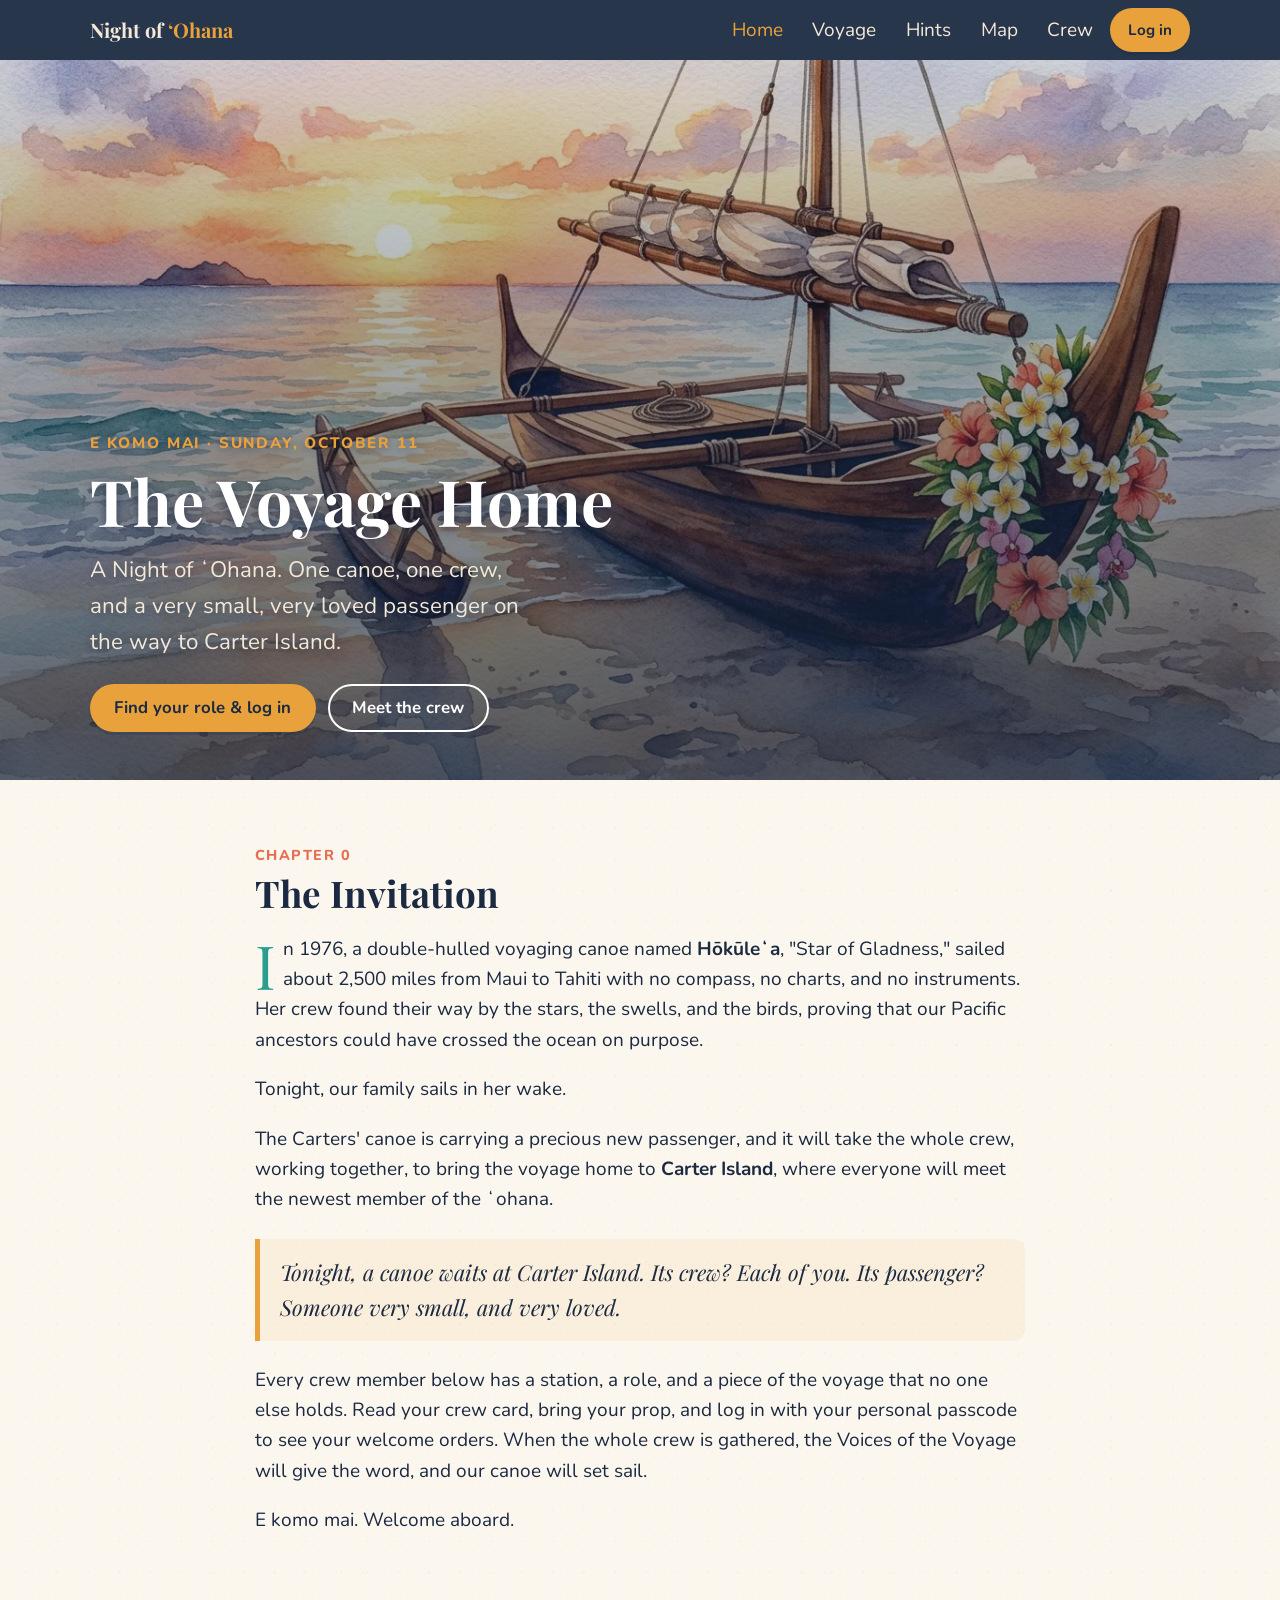
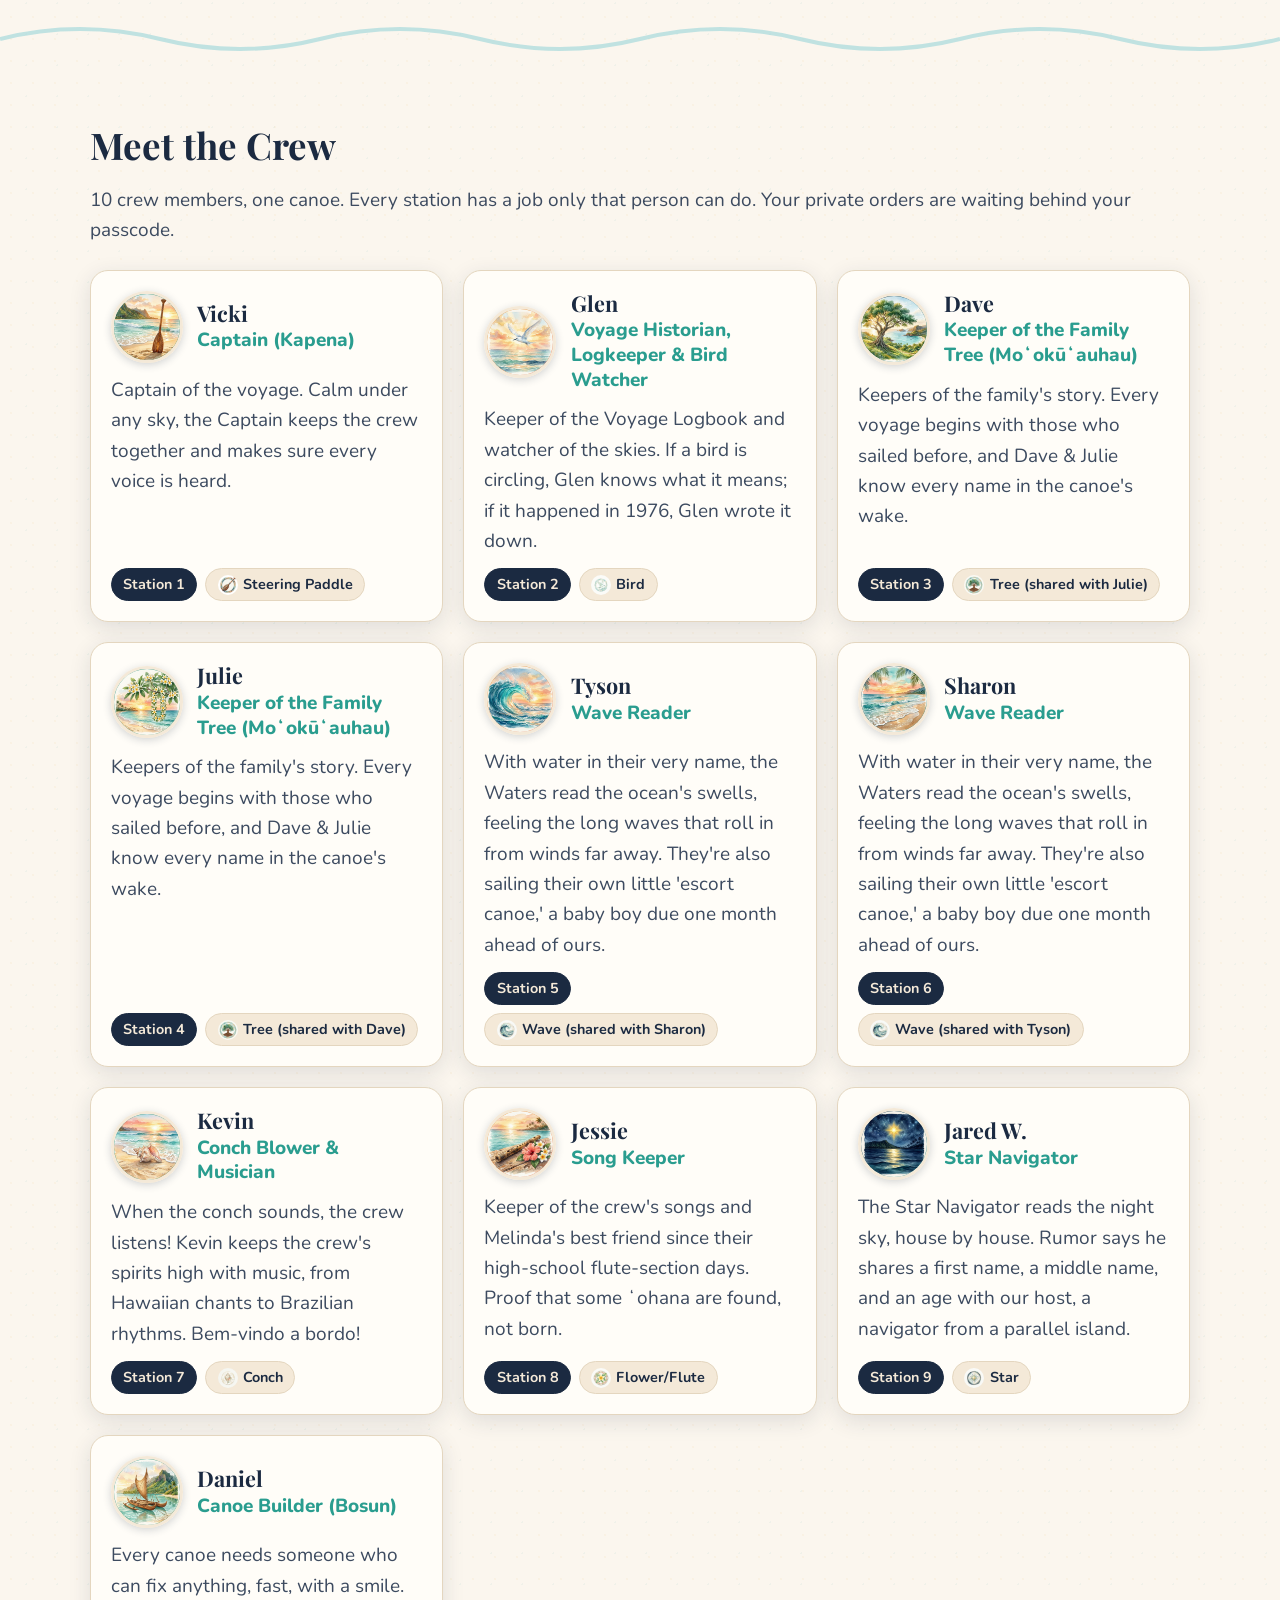
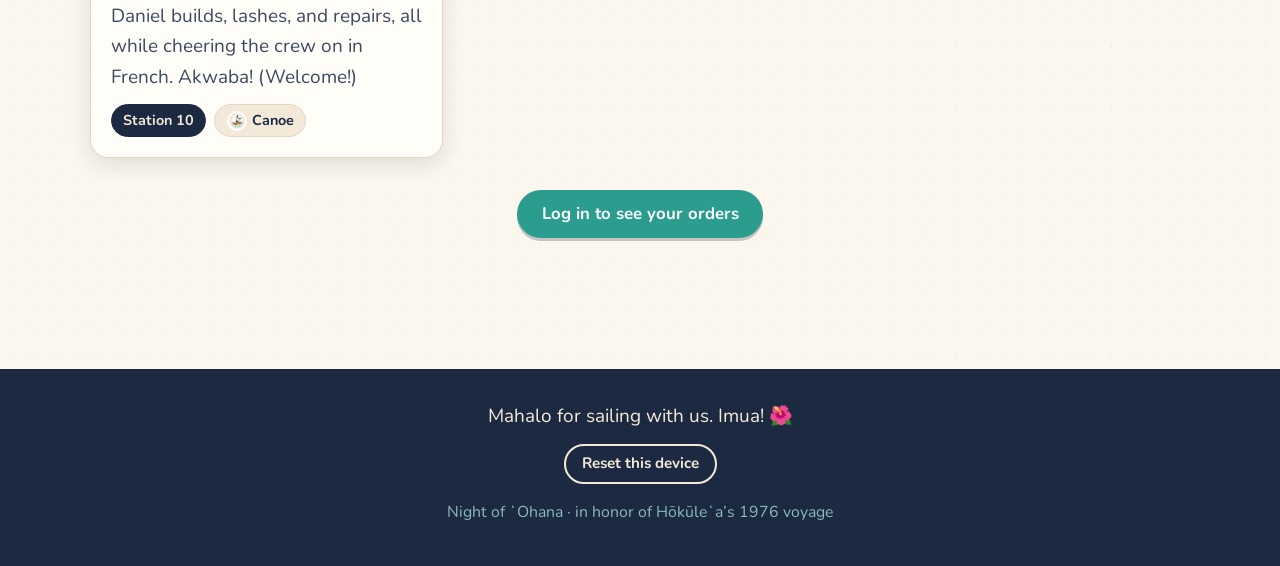
==== commit 1b0dcc7f: "Deploy 2026-10-05T03:53:50Z" ====
--- a/index.html
+++ b/index.html
@@ -8,6 +8,10 @@
   <meta name="robots" content="noindex, nofollow">
   <meta name="theme-color" content="#1B2A41">
   <link rel="icon" href="data:image/svg+xml,%3Csvg xmlns='http://www.w3.org/2000/svg' viewBox='0 0 100 100'%3E%3Ctext y='.9em' font-size='90'%3E%F0%9F%8C%BA%3C/text%3E%3C/svg%3E">
+  <link rel="manifest" href="manifest.json">
+  <meta name="apple-mobile-web-app-capable" content="yes">
+  <meta name="apple-mobile-web-app-status-bar-style" content="black-translucent">
+  <meta name="apple-mobile-web-app-title" content="ʻOhana Voyage">
   <link rel="preconnect" href="https://fonts.googleapis.com">
   <link rel="preconnect" href="https://fonts.gstatic.com" crossorigin>
   <link rel="stylesheet" href="https://fonts.googleapis.com/css2?family=Nunito:wght@400;700;800&family=Playfair+Display:ital,wght@0,600;0,700;1,600&display=swap">
--- a/css/style.css
+++ b/css/style.css
@@ -250,7 +250,7 @@
   background: var(--sand); border: 1px solid var(--line);
   font-size: 0.9rem; font-weight: 700;
 }
-.chip img { width: 20px; height: 20px; }
+.chip img { width: 20px; height: 20px; border-radius: 50%; object-fit: cover; flex: none; vertical-align: middle; }
 .chip .ico { font-size: 1.05rem; line-height: 1; }
 .chip-station { background: var(--night); color: var(--sand); border-color: var(--night); }
 
@@ -275,8 +275,8 @@
   grid-template-columns: repeat(auto-fill, minmax(min(100%, 150px), 1fr));
 }
 .name-tile {
-  display: flex; flex-direction: column; align-items: flex-start; gap: 0.15rem;
-  min-height: 64px; padding: 0.7rem 0.9rem; text-align: left;
+  display: flex; flex-direction: row; align-items: center; gap: 0.65rem;
+  min-height: 64px; padding: 0.5rem 0.75rem; text-align: left;
   font: inherit; color: var(--ink); cursor: pointer;
   background: #fff; border: 2px solid var(--line); border-radius: 14px;
   transition: border-color 0.15s ease, background 0.15s ease;
@@ -287,8 +287,15 @@
   box-shadow: 0 0 0 3px rgba(42, 157, 143, 0.25);
 }
 .name-tile[aria-checked="true"] .name-tile-name::after { content: " ✓"; color: var(--teal); }
-.name-tile-name { font-weight: 800; font-size: 1.15rem; line-height: 1.2; }
-.name-tile-role { font-size: 0.82rem; color: var(--ink-soft); line-height: 1.3; }
+.name-tile-avatar {
+  width: 42px; height: 42px; border-radius: 50%; overflow: hidden; flex: none;
+  background: linear-gradient(135deg, var(--teal), var(--palm));
+  border: 2px solid var(--sand); box-shadow: 0 1px 4px rgba(27, 42, 65, 0.15);
+}
+.name-tile-avatar img { width: 100%; height: 100%; object-fit: cover; }
+.name-tile-text { display: flex; flex-direction: column; min-width: 0; }
+.name-tile-name { font-weight: 800; font-size: 1.05rem; line-height: 1.2; }
+.name-tile-role { font-size: 0.8rem; color: var(--ink-soft); line-height: 1.25; }
 .field .small { margin: 0.35rem 0 0; }
 #login-msg:empty { display: none; }
 #login-msg { margin: 0; }
@@ -1124,6 +1131,33 @@
 }
 .host-table tr:hover td {
   background: rgba(42, 157, 143, 0.03);
+}
+.host-crew-name-cell {
+  display: flex;
+  align-items: center;
+  gap: 0.6rem;
+}
+.host-avatar-sm {
+  width: 32px;
+  height: 32px;
+  border-radius: 50%;
+  object-fit: cover;
+  border: 2px solid var(--sand);
+  box-shadow: 0 1px 3px rgba(27, 42, 65, 0.2);
+  flex: none;
+}
+.host-token-cell {
+  display: inline-flex;
+  align-items: center;
+  gap: 0.4rem;
+}
+.host-token-sm {
+  width: 22px;
+  height: 22px;
+  border-radius: 50%;
+  object-fit: cover;
+  flex: none;
+  vertical-align: middle;
 }
 .table-scroll {
   overflow-x: auto;
@@ -1288,6 +1322,30 @@
 .site-footer small { color: var(--foam); opacity: 0.8; }
 
 
+/* ---------- offline banner (service worker) ---------- */
+.offline-banner {
+  background: var(--night);
+  color: var(--sand);
+  border-bottom: 2px solid var(--gold);
+  padding: 0.5rem 1rem;
+  font-size: 0.9rem;
+  font-weight: 700;
+  text-align: center;
+  position: sticky;
+  top: 0;
+  z-index: 100;
+  box-shadow: 0 4px 12px rgba(27, 42, 65, 0.35);
+  animation: slideDown 0.3s ease-out;
+}
+.offline-banner.is-online {
+  background: #1f7a6f;
+  border-bottom-color: var(--foam);
+}
+@keyframes slideDown {
+  from { transform: translateY(-100%); opacity: 0; }
+  to { transform: translateY(0); opacity: 1; }
+}
+
 /* ---------- motion & print ---------- */
 @media (prefers-reduced-motion: reduce) {
   *, *::before, *::after { animation: none !important; transition: none !important; scroll-behavior: auto !important; }
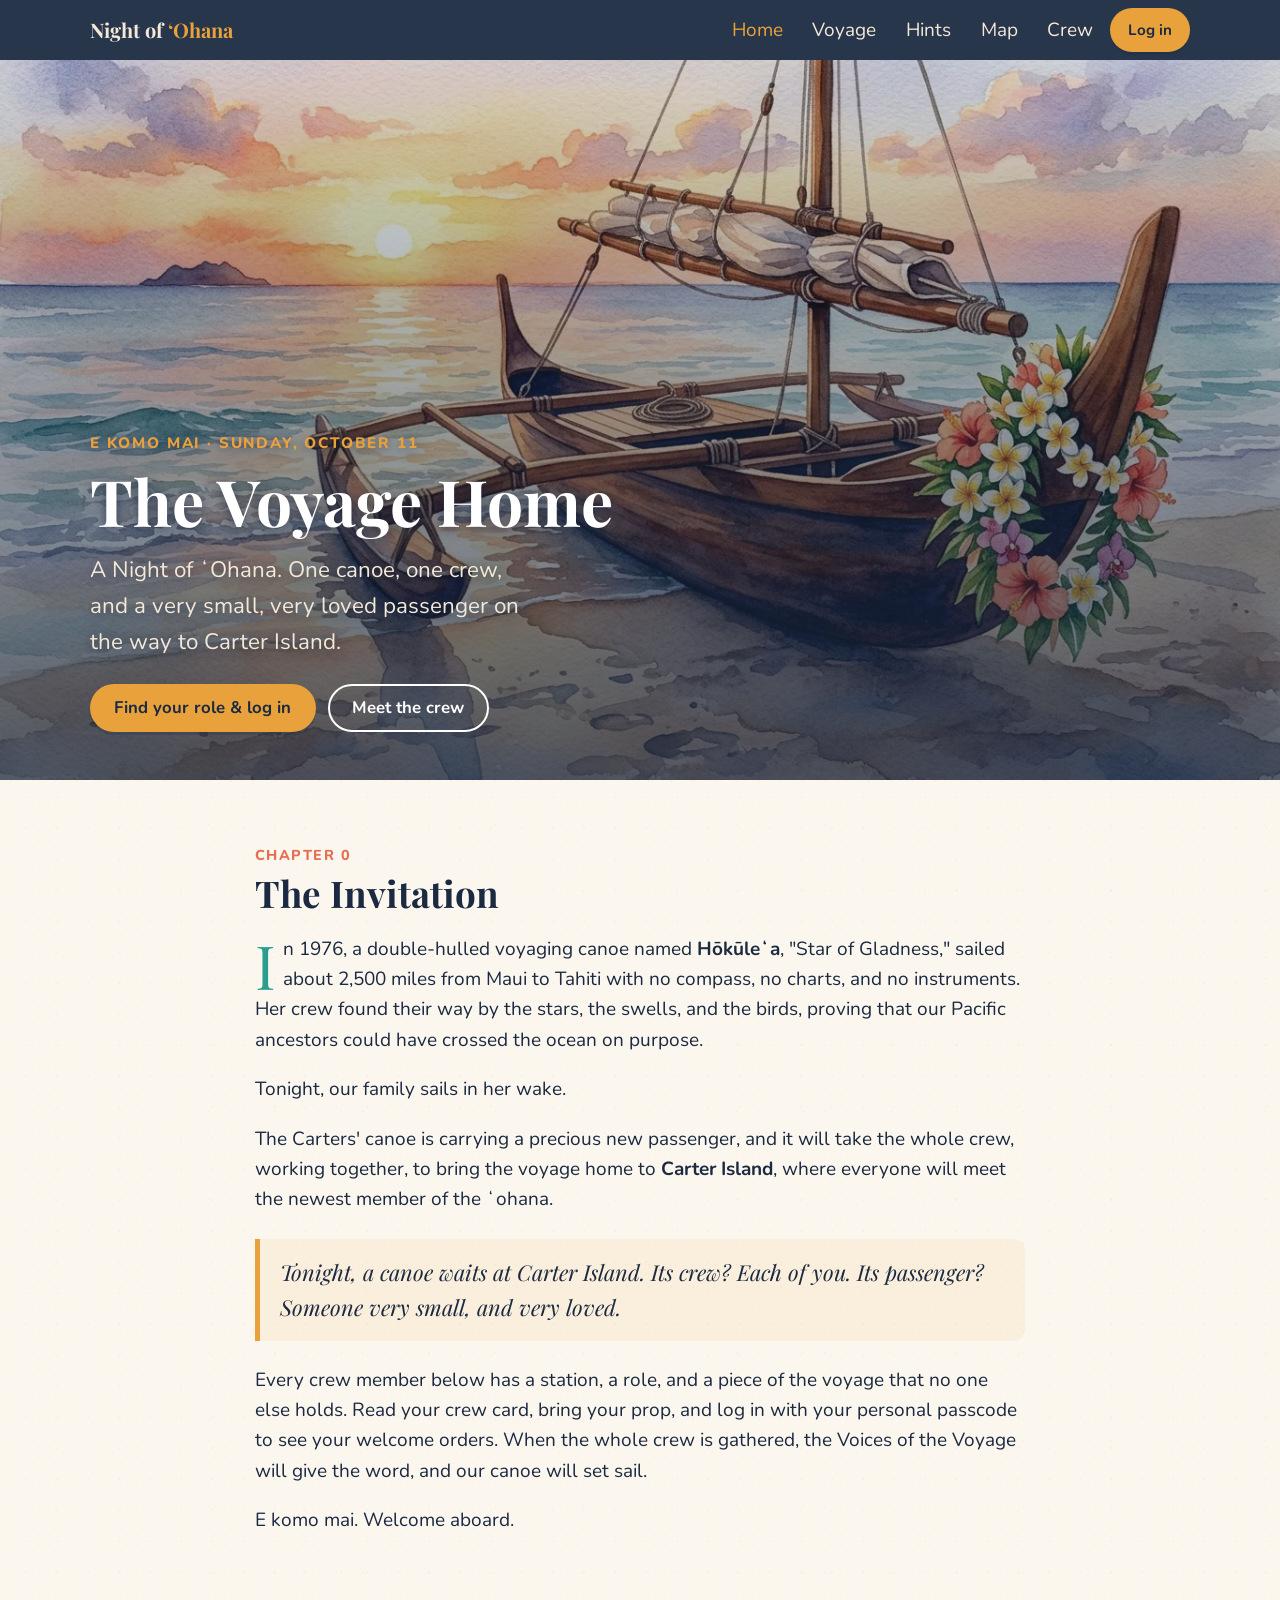
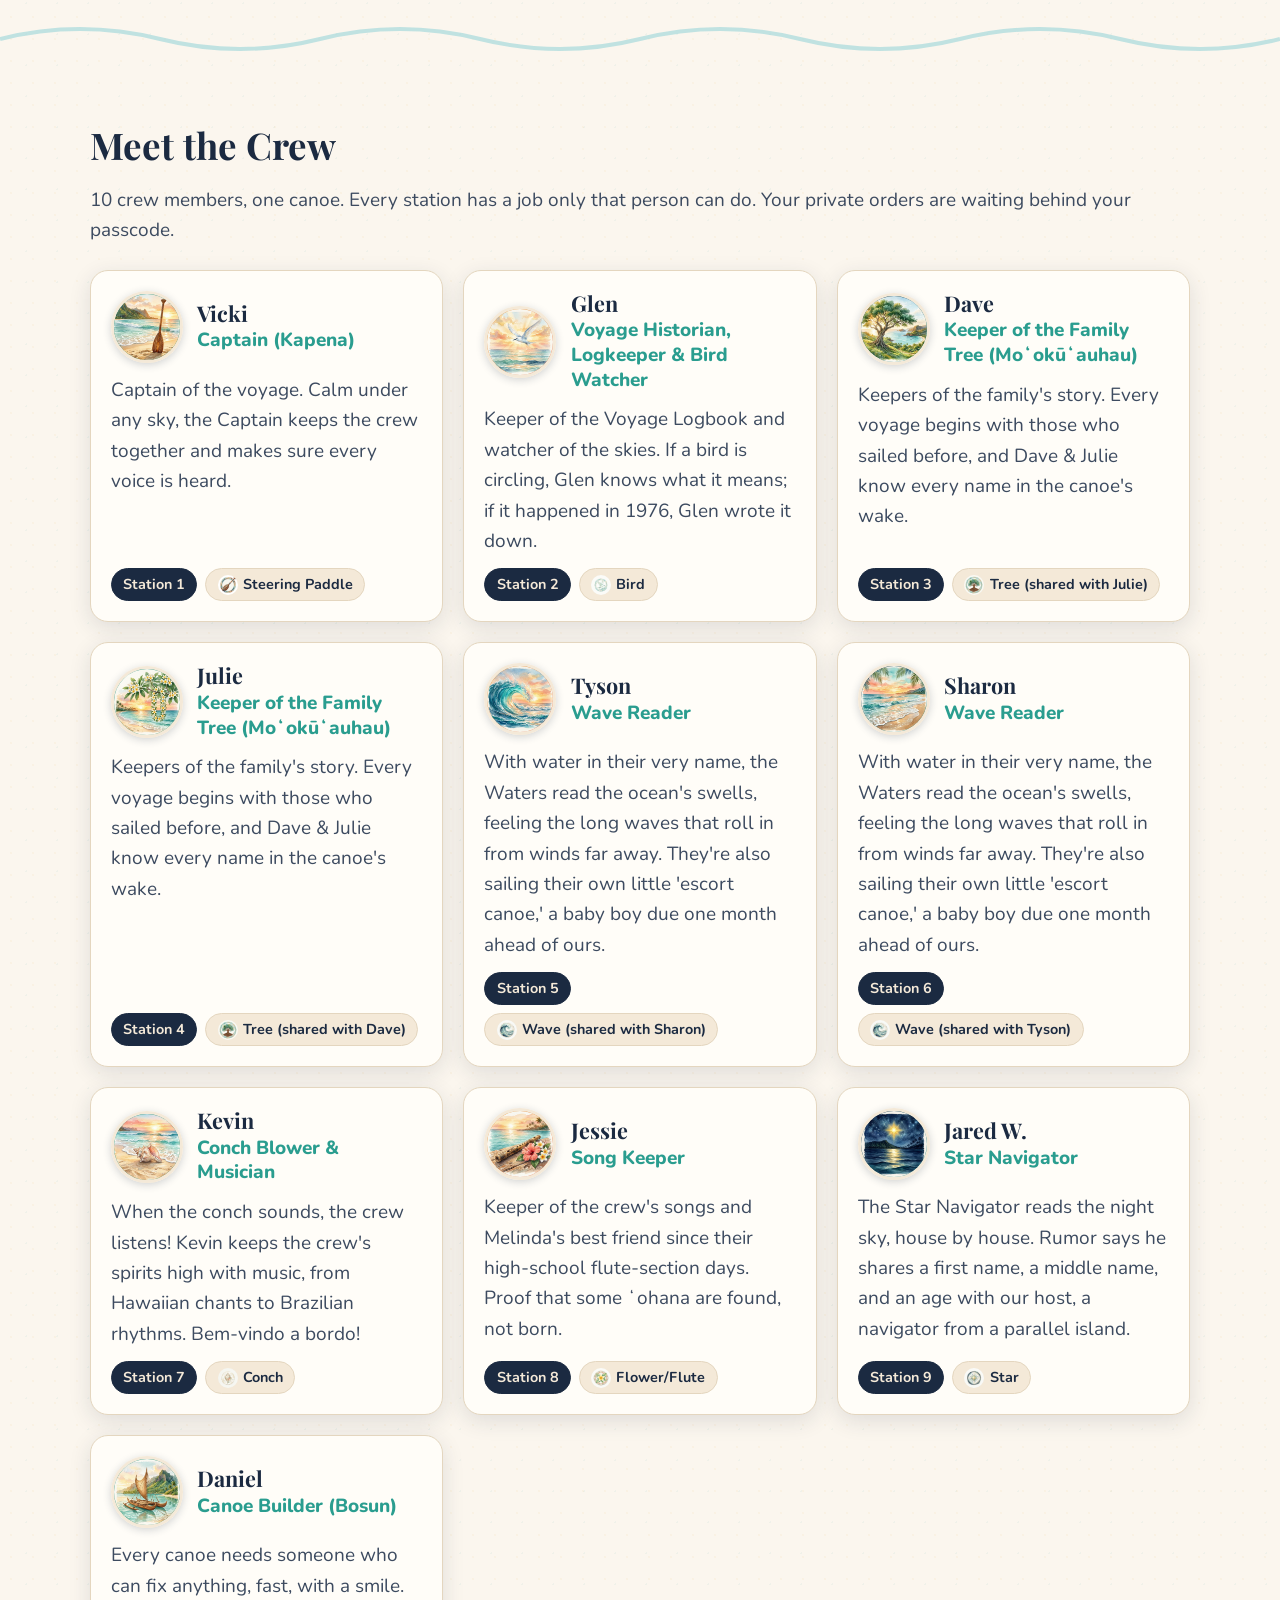
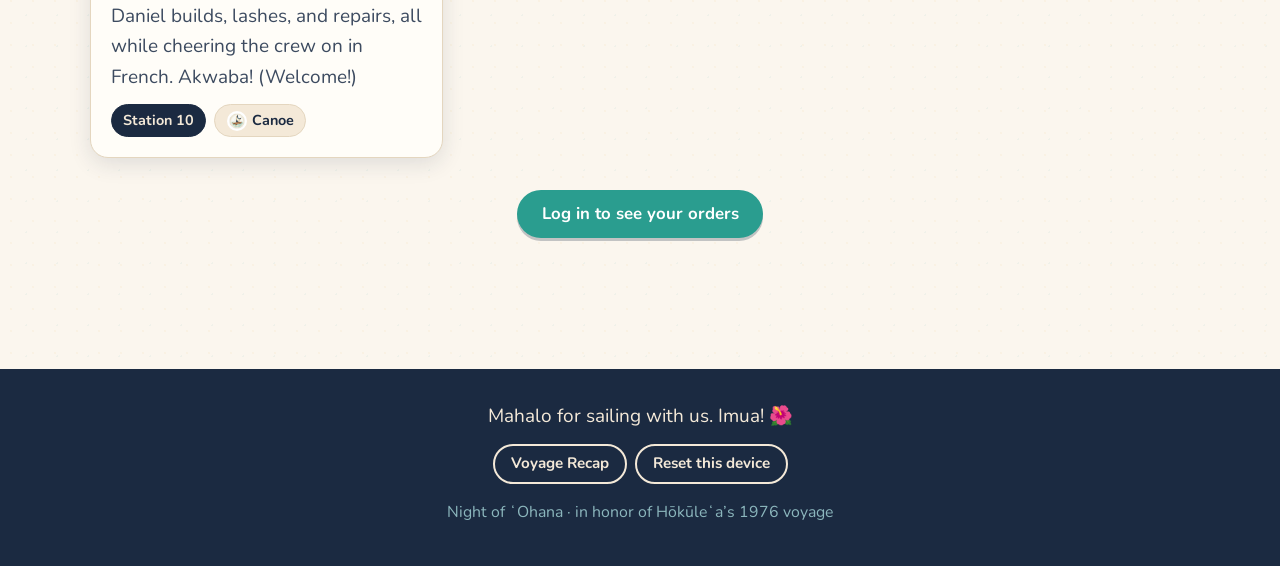
==== commit f0299ac9: "Deploy 2026-10-05T04:14:49Z" ====
--- a/index.html
+++ b/index.html
@@ -107,7 +107,10 @@
   <footer class="site-footer">
     <div class="container">
       <p>Mahalo for sailing with us. Imua! 🌺</p>
-      <p><button id="reset-btn" class="btn btn-ghost btn-small" type="button">Reset this device</button></p>
+      <div class="footer-actions">
+        <a href="recap.html" class="btn btn-ghost btn-small">Voyage Recap</a>
+        <button id="reset-btn" class="btn btn-ghost btn-small" type="button">Reset this device</button>
+      </div>
       <small>Night of ʻOhana · in honor of Hōkūleʻa’s 1976 voyage</small>
     </div>
   </footer>
--- a/css/style.css
+++ b/css/style.css
@@ -1311,6 +1311,298 @@
   margin-bottom: 0.75rem;
 }
 
+/* ---------- post-event voyage recap ---------- */
+.recap-hero {
+  background: linear-gradient(180deg, var(--night) 0%, #233754 100%);
+  color: var(--sand);
+  padding: 3.5rem 1rem 3rem;
+  border-bottom: 3px solid var(--gold);
+}
+.recap-hero .hero-badge {
+  display: inline-block;
+  font-size: 0.82rem;
+  font-weight: 800;
+  letter-spacing: 0.12em;
+  text-transform: uppercase;
+  color: var(--gold);
+  background: rgba(233, 162, 59, 0.15);
+  border: 1px solid rgba(233, 162, 59, 0.35);
+  padding: 0.3rem 0.9rem;
+  border-radius: 999px;
+  margin-bottom: 1rem;
+}
+.recap-title {
+  font-family: 'Playfair Display', Georgia, serif;
+  font-size: clamp(2rem, 5vw, 3rem);
+  font-weight: 700;
+  color: #fff;
+  margin: 0 0 1rem;
+  line-height: 1.15;
+}
+.recap-subtitle {
+  font-size: clamp(1rem, 2.2vw, 1.2rem);
+  color: var(--sand);
+  opacity: 0.95;
+  max-width: 44rem;
+  margin: 0 auto 2rem;
+  line-height: 1.6;
+}
+.recap-stats-strip {
+  display: flex;
+  justify-content: center;
+  gap: 1.5rem;
+  flex-wrap: wrap;
+  max-width: 46rem;
+  margin: 0 auto;
+  border-top: 1px solid rgba(244, 233, 216, 0.2);
+  padding-top: 1.5rem;
+}
+.recap-stat {
+  display: flex;
+  flex-direction: column;
+  align-items: center;
+  min-width: 7.5rem;
+}
+.stat-num {
+  font-family: 'Playfair Display', Georgia, serif;
+  font-size: 2.2rem;
+  font-weight: 700;
+  color: var(--gold);
+  line-height: 1;
+}
+.stat-label {
+  font-size: 0.78rem;
+  font-weight: 700;
+  letter-spacing: 0.05em;
+  text-transform: uppercase;
+  color: var(--foam);
+  margin-top: 0.35rem;
+}
+
+.recap-host-note {
+  background: var(--sand-light);
+  border: 1.5px dashed var(--gold);
+  border-radius: 12px;
+  padding: 1rem 1.25rem;
+  margin-top: 1rem;
+  box-shadow: 0 2px 8px rgba(0, 0, 0, 0.04);
+}
+.host-note-header {
+  display: flex;
+  align-items: center;
+  gap: 0.5rem;
+  color: var(--night);
+  font-size: 0.95rem;
+  margin-bottom: 0.35rem;
+}
+.host-note-icon {
+  font-size: 1.2rem;
+}
+.host-note-body {
+  margin: 0;
+  font-size: 0.88rem;
+  color: #555;
+  line-height: 1.5;
+}
+.host-note-body code {
+  background: rgba(0, 0, 0, 0.06);
+  padding: 0.15rem 0.35rem;
+  border-radius: 4px;
+  font-size: 0.84rem;
+}
+
+/* Crew Mahalo Grid */
+.recap-crew-grid {
+  display: grid;
+  grid-template-columns: repeat(auto-fit, minmax(280px, 1fr));
+  gap: 1.25rem;
+  margin-top: 1.5rem;
+}
+.recap-crew-card {
+  background: #fff;
+  border-radius: 12px;
+  border: 1px solid var(--line);
+  padding: 1.25rem;
+  box-shadow: 0 4px 12px rgba(0, 0, 0, 0.05);
+  display: flex;
+  flex-direction: column;
+  transition: transform 0.15s ease, box-shadow 0.15s ease;
+}
+.recap-crew-card:hover {
+  transform: translateY(-2px);
+  box-shadow: 0 8px 20px rgba(0, 0, 0, 0.08);
+}
+.recap-crew-header {
+  display: flex;
+  gap: 0.85rem;
+  align-items: center;
+  margin-bottom: 0.75rem;
+}
+.recap-avatar-wrap {
+  position: relative;
+  width: 54px;
+  height: 54px;
+  flex-shrink: 0;
+}
+.recap-avatar {
+  width: 54px;
+  height: 54px;
+  border-radius: 50%;
+  object-fit: cover;
+  border: 2px solid var(--gold);
+  background: var(--sand);
+}
+.recap-token-badge {
+  position: absolute;
+  bottom: -4px;
+  right: -4px;
+  width: 22px;
+  height: 22px;
+  background: #fff;
+  border: 1.5px solid var(--teal);
+  border-radius: 50%;
+  display: flex;
+  align-items: center;
+  justify-content: center;
+  font-size: 11px;
+}
+.recap-crew-meta {
+  flex: 1;
+  min-width: 0;
+}
+.recap-station-tag {
+  font-size: 0.72rem;
+  font-weight: 800;
+  letter-spacing: 0.06em;
+  text-transform: uppercase;
+  color: var(--teal);
+  display: block;
+}
+.recap-name {
+  font-family: 'Playfair Display', Georgia, serif;
+  font-size: 1.25rem;
+  font-weight: 700;
+  margin: 0.1rem 0;
+  color: var(--night);
+  line-height: 1.2;
+}
+.recap-role {
+  font-size: 0.85rem;
+  color: #666;
+  font-weight: 600;
+}
+.recap-moment {
+  margin: 0;
+  font-size: 0.92rem;
+  color: #333;
+  line-height: 1.5;
+  border-top: 1px dashed var(--line);
+  padding-top: 0.75rem;
+}
+
+/* Gallery Moments Grid */
+.recap-gallery-grid {
+  display: grid;
+  grid-template-columns: repeat(auto-fit, minmax(260px, 1fr));
+  gap: 1.5rem;
+  margin-top: 1.5rem;
+}
+.recap-photo-card {
+  margin: 0;
+  background: #fff;
+  border-radius: 10px;
+  border: 1px solid var(--line);
+  box-shadow: 0 4px 12px rgba(0, 0, 0, 0.06);
+  overflow: hidden;
+  display: flex;
+  flex-direction: column;
+}
+.recap-img-wrap {
+  width: 100%;
+  aspect-ratio: 4 / 3;
+  overflow: hidden;
+  background: var(--night);
+}
+.recap-photo {
+  width: 100%;
+  height: 100%;
+  object-fit: cover;
+  transition: transform 0.3s ease;
+}
+.recap-photo.is-fallback {
+  opacity: 0.85;
+}
+.recap-photo-card:hover .recap-photo {
+  transform: scale(1.03);
+}
+.recap-photo-caption {
+  padding: 0.9rem 1rem 1.1rem;
+}
+.recap-photo-title {
+  font-family: 'Playfair Display', Georgia, serif;
+  font-size: 1.05rem;
+  font-weight: 700;
+  color: var(--night);
+  margin-bottom: 0.3rem;
+}
+.recap-photo-text {
+  margin: 0;
+  font-size: 0.85rem;
+  color: #555;
+  line-height: 1.45;
+}
+
+/* Closing Card */
+.recap-closing-card {
+  background: #fff;
+  border: 2px solid var(--sand);
+  border-radius: 16px;
+  padding: 2.5rem 1.5rem;
+  max-width: 38rem;
+  margin: 0 auto;
+  box-shadow: 0 6px 20px rgba(0, 0, 0, 0.05);
+}
+.canoe-big-icon {
+  font-size: 3rem;
+  line-height: 1;
+  margin-bottom: 0.75rem;
+}
+.closing-title {
+  font-family: 'Playfair Display', Georgia, serif;
+  font-size: 1.6rem;
+  font-weight: 700;
+  color: var(--night);
+  margin: 0 0 0.9rem;
+}
+.closing-text {
+  font-size: 1.05rem;
+  color: #444;
+  line-height: 1.65;
+  font-style: italic;
+  margin: 0 0 1.25rem;
+}
+.closing-signature {
+  font-family: 'Playfair Display', Georgia, serif;
+  font-size: 1.1rem;
+  font-weight: 700;
+  color: var(--coral);
+  margin-bottom: 1.75rem;
+}
+.closing-actions {
+  display: flex;
+  justify-content: center;
+  gap: 0.75rem;
+  flex-wrap: wrap;
+}
+
+/* Section Compact */
+.section-compact {
+  padding-top: 1rem;
+  padding-bottom: 1rem;
+}
+
+
+
 /* ---------- footer ---------- */
 .site-footer {
   margin-top: 3rem; padding: 2rem 0 2.5rem;
